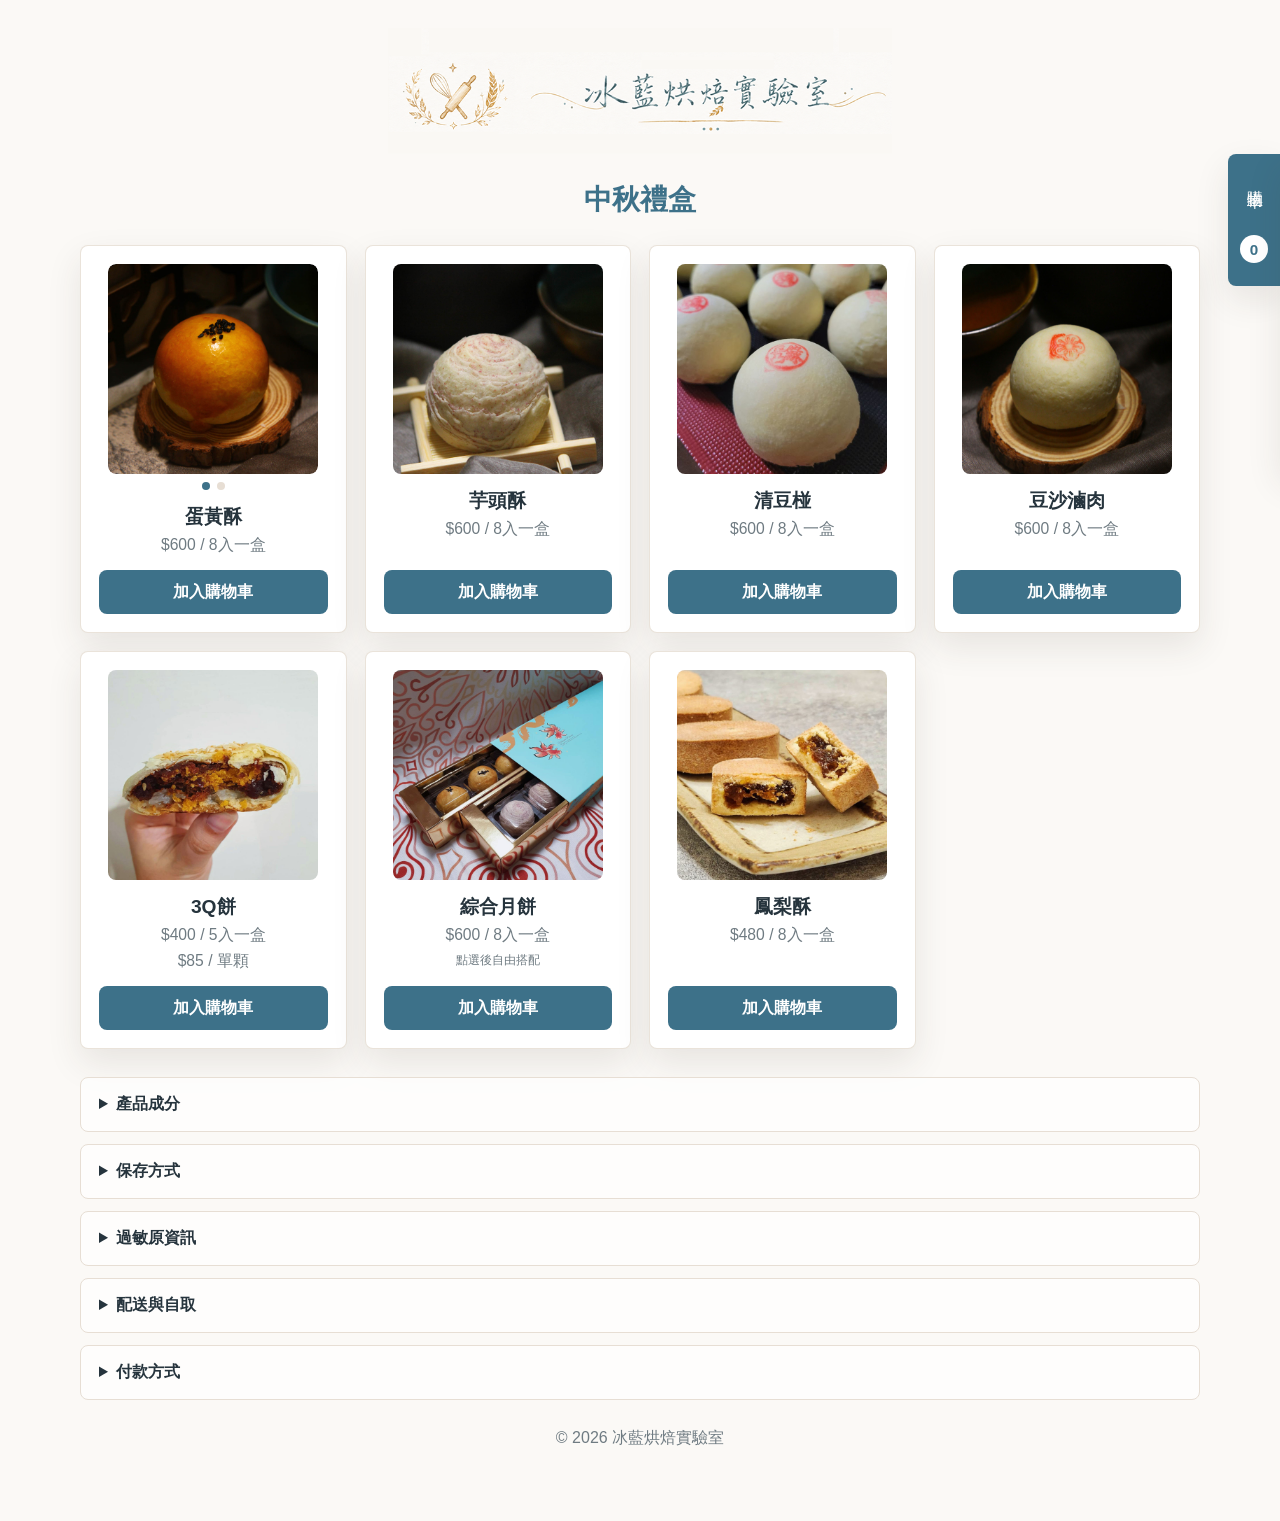
==== index.html @ bdfb3356 "Update index.html" ====
<!DOCTYPE html>
<html lang="zh-Hant">
<head>
    <meta charset="UTF-8">
    <meta name="viewport" content="width=device-width, initial-scale=1.0">
    <title>冰藍烘焙實驗室</title>
    <link rel="stylesheet" href="css/style.css?v=7">
</head>
<body>
    <header class="site-header">
        <img class="logo-banner" src="images/logobanner.png" alt="冰藍烘焙實驗室">
    </header>

    <main>
        <section class="hero">
            <h1>中秋禮盒</h1>
        </section>

        <section class="products" aria-label="商品列表">
            <article class="product-card">
                <div class="product-gallery" data-carousel>
                    <div class="carousel-track">
                        <img src="images/egg-yolk.jpg" alt="蛋黃酥">
                        <img src="images/egg-yolk2.jpg" alt="蛋黃酥切面與細節">
                    </div>
                    <div class="carousel-dots" aria-label="蛋黃酥圖片選擇">
                        <button class="active" type="button" aria-label="查看第 1 張圖片"></button>
                        <button type="button" aria-label="查看第 2 張圖片"></button>
                    </div>
                </div>
                <div class="product-info">
                    <h2>蛋黃酥</h2>
                    <p>$600 / 8入一盒</p>
                </div>
                <button class="add-cart-btn" data-name="蛋黃酥" data-price="600" data-unit="8入一盒">加入購物車</button>
            </article>

            <article class="product-card">
                <img src="images/taro-pastry.jpg" alt="芋頭酥">
                <div class="product-info">
                    <h2>芋頭酥</h2>
                    <p>$600 / 8入一盒</p>
                </div>
                <button class="add-cart-btn" data-name="芋頭酥" data-price="600" data-unit="8入一盒">加入購物車</button>
            </article>

            <article class="product-card">
                <img src="images/mung-bean.jpg" alt="清豆椪">
                <div class="product-info">
                    <h2>清豆椪</h2>
                    <p>$600 / 8入一盒</p>
                </div>
                <button class="add-cart-btn" data-name="清豆椪" data-price="600" data-unit="8入一盒">加入購物車</button>
            </article>

            <article class="product-card">
                <img src="images/pork-pastry.jpg" alt="豆沙滷肉">
                <div class="product-info">
                    <h2>豆沙滷肉</h2>
                    <p>$600 / 8入一盒</p>
                </div>
                <button class="add-cart-btn" data-name="豆沙滷肉" data-price="600" data-unit="8入一盒">加入購物車</button>
            </article>

            <article class="product-card">
                <img src="images/3q-cake.jpg" alt="3Q餅">
                <div class="product-info">
                    <h2>3Q餅</h2>
                    <p>$400 / 5入一盒</p>
                    <p>$85 / 單顆</p>
                </div>
                <button class="add-cart-btn" data-name="3Q餅" data-price="400" data-unit="5入一盒" data-variants="3q">加入購物車</button>
            </article>

            <article class="product-card">
                <img src="images/halfhalfmixup.jpg" alt="綜合月餅">
                <div class="product-info">
                    <h2>綜合月餅</h2>
                    <p>$600 / 8入一盒</p>
                    <p class="product-note">點選後自由搭配</p>
                </div>
                <button class="add-cart-btn" data-name="綜合月餅" data-price="600" data-unit="8入一盒" data-mix="true">加入購物車</button>
            </article>

            <article class="product-card">
                <img src="images/pineapple-cake.jpg" alt="鳳梨酥">
                <div class="product-info">
                    <h2>鳳梨酥</h2>
                    <p>$480 / 8入一盒</p>
                </div>
                <button class="add-cart-btn" data-name="鳳梨酥" data-price="480" data-unit="8入一盒">加入購物車</button>
            </article>
        </section>

        <section class="shop-notes" aria-label="購買資訊">
            <details>
                <summary>產品成分</summary>
                <div class="ingredient-list">
                    <section>
                        <h3>蛋黃酥 <span>奶蛋素</span></h3>
                        <p>麵粉、糖粉、發酵奶油、無水奶油、水、烏豆沙、鹹蛋黃、黑芝麻。</p>
                    </section>
                    <section>
                        <h3>芋頭酥 <span>奶蛋素</span></h3>
                        <p>麵粉、糖粉、發酵奶油、無水奶油、水、紫薯粉、芋頭餡、麻糬。</p>
                    </section>
                    <section>
                        <h3>清豆椪 <span>奶蛋素</span></h3>
                        <p>麵粉、糖粉、發酵奶油、無水奶油、水、綠豆沙。</p>
                    </section>
                    <section>
                        <h3>豆沙滷肉 <span class="meat-label">葷食</span></h3>
                        <p>麵粉、糖粉、發酵奶油、無水奶油、水、綠豆沙、豬肉、自製油蔥酥、白芝麻、白胡椒、醬油、糖。</p>
                    </section>
                    <section>
                        <h3>3Q餅 <span class="meat-label">葷食</span></h3>
                        <p>麵粉、糖粉、發酵奶油、無水奶油、水、烏豆沙、麻糬、肉脯、鹹蛋黃、白芝麻。</p>
                    </section>
                    <section>
                        <h3>鳳梨酥 <span>奶蛋素</span></h3>
                        <p>麵粉、發酵奶油、杏仁粉、糖粉、蛋、鹽、土鳳梨餡。</p>
                    </section>
                </div>
                <ul class="product-reminders">
                    <li>所有產品皆含透明上蓋、封口套袋與脫氧劑。</li>
                    <li>脫氧劑不可食用，請放置於幼兒不可觸及的地方。</li>
                </ul>
            </details>

            <details>
                <summary>保存方式</summary>
                <ul>
                    <li>無添加防腐劑，開封後請盡速食用完畢。</li>
                    <li>最佳賞味期：常溫為製作日<strong>+ 3 天</strong>，冷藏為製作日<strong>+ 14 天</strong>，冷凍為製作日<strong>+ 30 天</strong>。</li>
                    <li>最佳賞味期不是保存期限。秋季天氣炎熱，收到月餅請務必低溫保存，避免變質。</li>
                </ul>
            </details>

            <details>
                <summary>過敏原資訊</summary>
                <p>本產品可能含有乳製品、麩質、杏仁。</p>
            </details>

            <details>
                <summary>配送與自取</summary>
                <ul>
                    <li>工作室自取：桃園市中壢區過嶺路二段192巷37弄19號</li>
                    <li class="warning-note">⚠️ 社區有門禁，請於 <a href="https://maps.app.goo.gl/pdcgVTCwLY1zM1H39" target="_blank" rel="noopener" aria-label="土地公門口 Google Map">🗺️</a> 土地公門口碰面交貨。</li>
                    <li>龍岡自取：桃園市中壢區龍岡路三段124巷59號。</li>
                    <li class="warning-note">⚠️ 自取需先聯繫預約取貨時間，避免該地點沒人在，空跑一趟。</li>
                    <li>貨運速度是出貨日加 1 至 2 天，物流現在不保證出貨隔日送達，宅配務必算好日期。</li>
                </ul>
            </details>

            <details>
                <summary>付款方式</summary>
                <ul>
                    <li>轉帳：中華郵政 700，帳號 0281201-0074101</li>
                    <li>轉帳：玉山銀行 808，帳號 1333-9791-82919</li>
                    <li>LinePay Money：<a href="https://line.me/ti/p/~sientnymph" target="_blank" rel="noopener">點擊加入帳號</a></li>
                </ul>
            </details>
        </section>
    </main>

    <aside class="cart-panel" aria-live="polite">
        <button class="cart-tab" type="button" aria-label="開關購物車">
            <span>購物車</span>
            <strong id="cart-count">0</strong>
        </button>
        <div class="cart-content">
            <h2>購物車</h2>
            <div id="cart-items" class="cart-items empty">尚未加入商品</div>
            <dl class="cart-summary">
                <div>
                    <dt>商品金額</dt>
                    <dd id="subtotal">$0</dd>
                </div>
                <div>
                    <dt>運費</dt>
                    <dd id="shipping">$0</dd>
                </div>
                <div class="total-row">
                    <dt>合計</dt>
                    <dd id="total">$0</dd>
                </div>
            </dl>
            <p id="free-shipping-note" class="shipping-note">宅配運費於結帳選擇宅配時計算。</p>
            <button id="checkout-button" class="checkout-button" type="button">開始結帳</button>
        </div>
    </aside>

    <div class="modal" id="quantity-modal" hidden>
        <div class="modal-backdrop" data-close-modal></div>
        <section class="modal-card" role="dialog" aria-modal="true" aria-labelledby="modal-title">
            <button class="modal-close" type="button" data-close-modal aria-label="關閉">x</button>
            <p class="modal-label">加入購物車</p>
            <h2 id="modal-title">商品名稱</h2>
            <p id="modal-price" class="modal-price">$0</p>
            <div id="variant-options" class="variant-options" hidden>
                <p>請選擇購買方式</p>
                <label>
                    <input type="radio" name="productVariant" value="box" checked>
                    5入一盒｜$400
                </label>
                <label>
                    <input type="radio" name="productVariant" value="single">
                    單顆｜$85
                </label>
            </div>
            <div id="mix-options" class="mix-options" hidden>
                <p>每盒請選兩組 4 入，或選餅香4溢組。</p>
                <label>
                    <input type="checkbox" name="mixOption" value="蛋黃酥4">
                    蛋黃酥4
                </label>
                <label>
                    <input type="checkbox" name="mixOption" value="芋頭酥4">
                    芋頭酥4
                </label>
                <label>
                    <input type="checkbox" name="mixOption" value="清豆椪4">
                    清豆椪4
                </label>
                <label>
                    <input type="checkbox" name="mixOption" value="豆沙滷肉4">
                    豆沙滷肉4
                </label>
                <label>
                    <input id="mix-preset" type="checkbox" name="mixPreset" value="餅香4溢組（四款各兩顆）">
                    餅香4溢組（四款各兩顆）
                </label>
                <span id="mix-message" class="mix-message"></span>
            </div>
            <div class="quantity-control">
                <button id="decrease-qty" type="button" aria-label="減少數量">-</button>
                <input id="quantity-input" type="number" min="1" value="1" inputmode="numeric">
                <button id="increase-qty" type="button" aria-label="增加數量">+</button>
            </div>
            <button id="confirm-add" class="confirm-add" type="button">加入購物車</button>
        </section>
    </div>

    <footer>
        <p>© 2026 冰藍烘焙實驗室</p>
    </footer>

    <script src="js/main.js?v=8"></script>
</body>
</html>
---- css/style.css ----
* {
    box-sizing: border-box;
    margin: 0;
    padding: 0;
}

:root {
    --bg: #fbf9f6;
    --paper: #ffffff;
    --ink: #26343d;
    --muted: #6f7b82;
    --line: #e7ded4;
    --accent: #7aa8bd;
    --accent-dark: #3d7189;
    --warm: #c9885c;
    --shadow: 0 14px 34px rgba(61, 49, 38, .1);
}

body {
    min-height: 100vh;
    color: var(--ink);
    font-family: "Noto Sans TC", "Microsoft JhengHei", sans-serif;
    background: var(--bg);
    padding: 28px 18px 72px;
}

button,
input,
textarea {
    font: inherit;
}

button {
    cursor: pointer;
}

.site-header {
    display: flex;
    justify-content: center;
    margin: 0 auto 28px;
}

.logo-banner {
    width: min(504px, 96vw);
    height: auto;
    display: block;
}

main {
    width: min(1120px, 100%);
    margin: 0 auto;
}

.hero {
    text-align: center;
    margin-bottom: 28px;
}

.hero h1 {
    color: var(--accent-dark);
    font-size: 1.75rem;
    line-height: 1.25;
    letter-spacing: 0;
}

.products {
    display: grid;
    grid-template-columns: repeat(auto-fit, minmax(220px, 1fr));
    gap: 18px;
}

.product-card {
    min-height: 340px;
    display: flex;
    flex-direction: column;
    align-items: center;
    gap: 14px;
    background: var(--paper);
    border: 1px solid rgba(231, 222, 212, .85);
    border-radius: 8px;
    box-shadow: var(--shadow);
    padding: 18px;
    text-align: center;
}

.product-card img {
    width: 100%;
    max-width: 210px;
    aspect-ratio: 1 / 1;
    object-fit: cover;
    border-radius: 8px;
}

.product-gallery {
    width: 100%;
    max-width: 210px;
    display: grid;
    gap: 8px;
}

.carousel-track {
    display: flex;
    overflow-x: auto;
    scroll-snap-type: x mandatory;
    scroll-behavior: smooth;
    scrollbar-width: none;
    border-radius: 8px;
}

.carousel-track::-webkit-scrollbar {
    display: none;
}

.carousel-track img {
    max-width: none;
    flex: 0 0 100%;
    scroll-snap-align: start;
}

.carousel-dots {
    display: flex;
    justify-content: center;
    gap: 7px;
}

.carousel-dots button {
    width: 8px;
    height: 8px;
    border: 0;
    border-radius: 50%;
    background: var(--line);
    padding: 0;
}

.carousel-dots button.active {
    background: var(--accent-dark);
}

.product-info {
    display: grid;
    gap: 5px;
}

.product-info h2 {
    font-size: 1.2rem;
}

.product-info p {
    color: var(--muted);
    font-size: .98rem;
}

.product-info .product-note {
    max-width: 19em;
    font-size: .78rem;
    line-height: 1.45;
}

.add-cart-btn,
.confirm-add {
    width: 100%;
    min-height: 44px;
    border: 0;
    border-radius: 8px;
    color: #fff;
    background: var(--accent-dark);
    font-weight: 700;
    transition: transform .18s ease, background .18s ease;
}

.add-cart-btn {
    margin-top: auto;
}

.add-cart-btn:hover,
.confirm-add:hover {
    background: #2f6076;
    transform: translateY(-1px);
}

.shop-notes {
    display: grid;
    gap: 12px;
    margin: 28px 0;
}

details {
    background: rgba(255, 255, 255, .72);
    border: 1px solid var(--line);
    border-radius: 8px;
    padding: 16px 18px;
}

summary {
    cursor: pointer;
    font-weight: 700;
}

details p {
    color: var(--muted);
    line-height: 1.7;
    margin-top: 10px;
}

details ul {
    color: var(--muted);
    line-height: 1.75;
    margin: 10px 0 0 1.1em;
}

details li.warning-note {
    list-style: none;
}

details a {
    color: var(--accent-dark);
    font-weight: 700;
}

.ingredient-list {
    display: grid;
    gap: 14px;
    margin-top: 14px;
}

.ingredient-list section {
    border-bottom: 1px solid var(--line);
    padding-bottom: 12px;
}

.ingredient-list h3 {
    display: flex;
    align-items: center;
    gap: 8px;
    font-size: 1rem;
}

.ingredient-list h3 span {
    color: var(--accent-dark);
    background: #eaf3f6;
    border-radius: 4px;
    padding: 2px 7px;
    font-size: .78rem;
}

.ingredient-list h3 .meat-label {
    color: #8a4537;
    background: #f8e9e4;
}

.ingredient-list p {
    margin-top: 6px;
}

.product-reminders {
    margin-top: 14px;
}

.cart-panel {
    position: fixed;
    top: 154px;
    right: 0;
    z-index: 20;
    display: flex;
    align-items: flex-start;
    transition: transform .25s ease;
}

.cart-panel.collapsed {
    transform: translateX(calc(100% - 52px));
}

.cart-tab {
    width: 52px;
    min-height: 132px;
    display: grid;
    place-items: center;
    gap: 8px;
    border: 0;
    border-radius: 8px 0 0 8px;
    color: #fff;
    background: var(--accent-dark);
    box-shadow: var(--shadow);
}

.cart-tab span {
    writing-mode: vertical-rl;
    letter-spacing: .1em;
}

.cart-tab strong {
    min-width: 28px;
    min-height: 28px;
    display: grid;
    place-items: center;
    border-radius: 999px;
    color: var(--accent-dark);
    background: #fff;
    font-size: .95rem;
}

.cart-content {
    width: min(320px, calc(100vw - 64px));
    max-height: calc(100vh - 190px);
    overflow: auto;
    background: var(--paper);
    border: 1px solid var(--line);
    border-right: 0;
    border-radius: 8px 0 0 8px;
    box-shadow: var(--shadow);
    padding: 18px;
}

.cart-content h2 {
    font-size: 1.25rem;
    margin-bottom: 14px;
}

.cart-items {
    display: grid;
    gap: 10px;
    padding-bottom: 14px;
    border-bottom: 1px solid var(--line);
}

.cart-items.empty {
    color: var(--muted);
    font-size: .95rem;
}

.cart-item {
    display: grid;
    grid-template-columns: 1fr auto;
    gap: 4px 10px;
    align-items: center;
}

.cart-item h3 {
    font-size: .98rem;
}

.cart-item p,
.cart-item span {
    color: var(--muted);
    font-size: .9rem;
}

.cart-item-controls {
    display: grid;
    grid-template-columns: 28px 30px 28px;
    gap: 4px;
    align-items: center;
}

.cart-item-controls button {
    width: 28px;
    height: 28px;
    border: 1px solid var(--line);
    border-radius: 6px;
    color: var(--accent-dark);
    background: #fff;
    font-weight: 800;
}

.cart-item-controls span {
    text-align: center;
    font-weight: 700;
}

.cart-item-total {
    justify-self: end;
    font-weight: 700;
}

.remove-item {
    grid-row: span 2;
    width: 34px;
    height: 34px;
    border: 1px solid var(--line);
    border-radius: 8px;
    color: var(--muted);
    background: #fff;
}

.cart-summary {
    display: grid;
    gap: 9px;
    margin-top: 14px;
}

.cart-summary div {
    display: flex;
    justify-content: space-between;
    gap: 16px;
}

.cart-summary dt {
    color: var(--muted);
}

.cart-summary dd {
    font-weight: 700;
}

.total-row {
    border-top: 1px solid var(--line);
    padding-top: 10px;
}

.shipping-note {
    color: var(--warm);
    font-weight: 700;
    line-height: 1.5;
    margin-top: 14px;
}

.checkout-button {
    width: 100%;
    min-height: 44px;
    border: 0;
    border-radius: 8px;
    color: #fff;
    background: var(--warm);
    font-weight: 700;
    margin-top: 14px;
}

.checkout-button:disabled {
    cursor: not-allowed;
    opacity: .55;
}

.modal[hidden] {
    display: none;
}

.modal {
    position: fixed;
    inset: 0;
    z-index: 40;
    display: grid;
    place-items: center;
    padding: 18px;
}

.modal-backdrop {
    position: absolute;
    inset: 0;
    background: rgba(38, 52, 61, .42);
}

.modal-card {
    position: relative;
    width: min(380px, 100%);
    display: grid;
    gap: 16px;
    background: var(--paper);
    border-radius: 8px;
    box-shadow: 0 24px 70px rgba(38, 52, 61, .22);
    padding: 26px;
}

.modal-close {
    position: absolute;
    top: 12px;
    right: 12px;
    width: 34px;
    height: 34px;
    border: 1px solid var(--line);
    border-radius: 8px;
    color: var(--muted);
    background: #fff;
}

.modal-label {
    color: var(--accent-dark);
    font-weight: 700;
}

.modal-card h2 {
    font-size: 1.6rem;
}

.modal-price {
    color: var(--muted);
}

.variant-options,
.mix-options {
    display: grid;
    gap: 9px;
}

.variant-options[hidden],
.mix-options[hidden] {
    display: none;
}

.variant-options p,
.mix-options p,
.mix-message {
    color: var(--muted);
    font-size: .9rem;
    line-height: 1.5;
}

.variant-options label,
.mix-options label {
    display: flex;
    align-items: center;
    gap: 8px;
    border: 1px solid var(--line);
    border-radius: 8px;
    background: rgba(255, 255, 255, .76);
    padding: 10px 12px;
    font-weight: 700;
}

.variant-options input,
.mix-options input {
    width: auto;
}

.mix-message {
    color: var(--warm);
    font-weight: 700;
}

.quantity-control {
    display: grid;
    grid-template-columns: 44px 1fr 44px;
    gap: 8px;
}

.quantity-control button,
.quantity-control input {
    height: 46px;
    border: 1px solid var(--line);
    border-radius: 8px;
    background: #fff;
    text-align: center;
}

.quantity-control button {
    color: var(--accent-dark);
    font-weight: 800;
}

footer {
    color: var(--muted);
    text-align: center;
    margin-top: 24px;
}

.checkout-layout {
    display: grid;
    grid-template-columns: minmax(0, 1.2fr) minmax(280px, .8fr);
    gap: 22px;
    align-items: start;
}

.checkout-card,
.order-card {
    background: var(--paper);
    border: 1px solid var(--line);
    border-radius: 8px;
    box-shadow: var(--shadow);
    padding: 20px;
}

.checkout-form {
    display: grid;
    gap: 16px;
}

.form-row,
.form-group {
    display: grid;
    gap: 7px;
}

fieldset.form-group {
    border: 0;
    padding: 0;
    margin: 0;
}

.form-row {
    grid-template-columns: repeat(2, minmax(0, 1fr));
    gap: 14px;
}

.checkout-form label,
.fieldset-label {
    font-weight: 700;
}

.hint {
    color: var(--muted);
    font-size: .9rem;
    line-height: 1.5;
}

.checkout-form input,
.checkout-form textarea {
    width: 100%;
    border: 1px solid var(--line);
    border-radius: 8px;
    background: #fff;
    padding: 12px;
}

.checkout-form textarea {
    min-height: 96px;
    resize: vertical;
}

.option-grid {
    display: grid;
    grid-template-columns: repeat(2, minmax(0, 1fr));
    gap: 10px;
}

.option-pill {
    display: flex;
    align-items: center;
    gap: 8px;
    border: 1px solid var(--line);
    border-radius: 8px;
    background: rgba(255, 255, 255, .76);
    padding: 12px;
}

.option-pill input {
    width: auto;
}

.form-actions {
    display: grid;
    grid-template-columns: repeat(2, minmax(0, 1fr));
    gap: 12px;
    margin-top: 8px;
}

.secondary-button,
.submit-button {
    min-height: 46px;
    border-radius: 8px;
    font-weight: 700;
}

.secondary-button {
    display: grid;
    place-items: center;
    color: var(--accent-dark);
    background: #fff;
    border: 1px solid var(--accent);
    text-decoration: none;
}

.submit-button {
    color: #fff;
    background: var(--accent-dark);
    border: 0;
}

.submit-button:disabled {
    cursor: not-allowed;
    opacity: .65;
}

.order-card h2 {
    font-size: 1.25rem;
    margin-bottom: 14px;
}

.order-list {
    display: grid;
    gap: 10px;
    border-bottom: 1px solid var(--line);
    padding-bottom: 14px;
}

.order-line {
    display: grid;
    gap: 3px;
}

.order-line strong {
    font-size: .98rem;
}

.order-line span {
    color: var(--muted);
    font-size: .9rem;
}

.order-message {
    color: var(--muted);
    line-height: 1.6;
}

.form-status {
    color: var(--warm);
    font-weight: 700;
    line-height: 1.5;
}

@media (max-width: 720px) {
    body {
        padding-inline: 10px;
    }

    .products {
        grid-template-columns: repeat(2, minmax(0, 1fr));
        gap: 10px;
    }

    .product-card {
        min-height: auto;
        gap: 9px;
        padding: 10px;
    }

    .product-card img {
        max-width: none;
    }

    .product-gallery {
        max-width: none;
    }

    .hero h1 {
        font-size: 1.3rem;
    }

    .product-info h2 {
        font-size: 1rem;
    }

    .product-info p {
        font-size: .86rem;
    }

    .add-cart-btn {
        min-height: 40px;
        font-size: .9rem;
    }

    .cart-panel {
        top: auto;
        bottom: 18px;
    }

    .cart-content {
        max-height: 68vh;
    }

    .checkout-layout,
    .form-row,
    .form-actions {
        grid-template-columns: 1fr;
    }

    .option-grid {
        grid-template-columns: 1fr;
    }
}
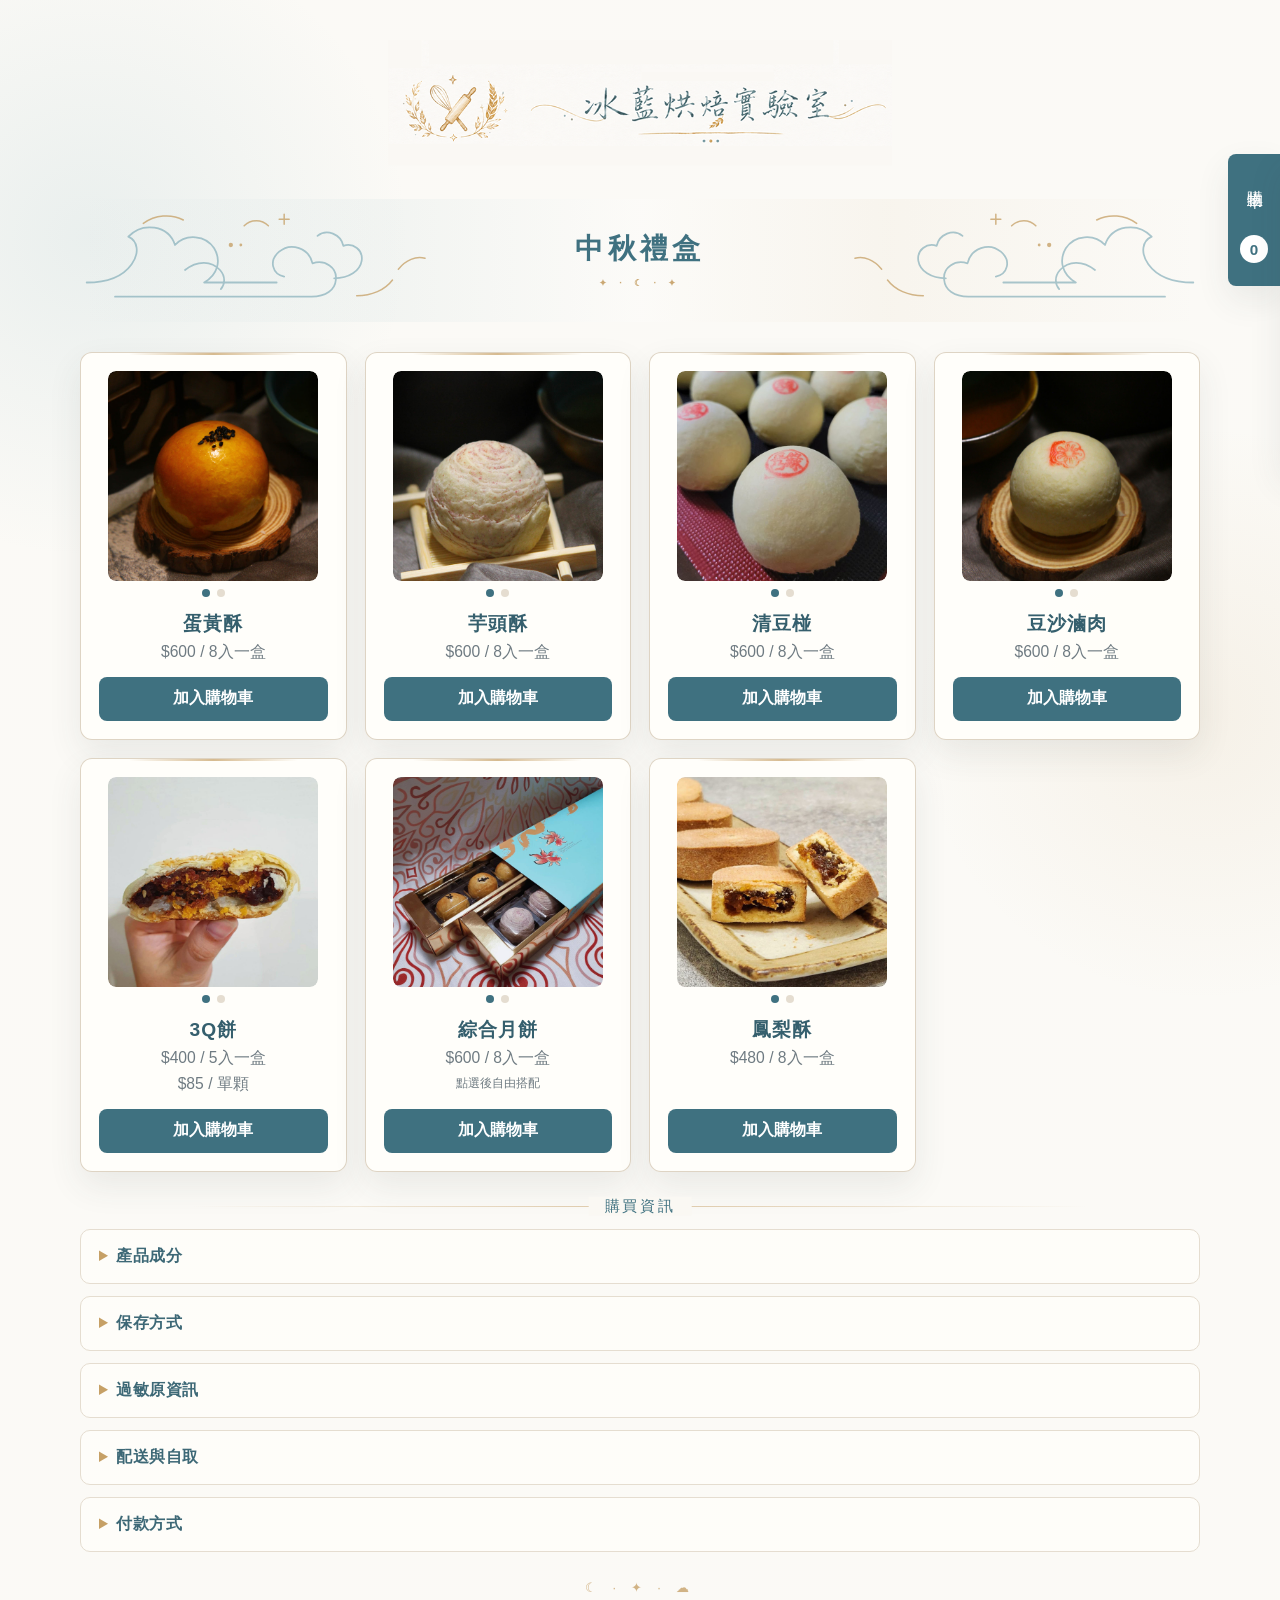
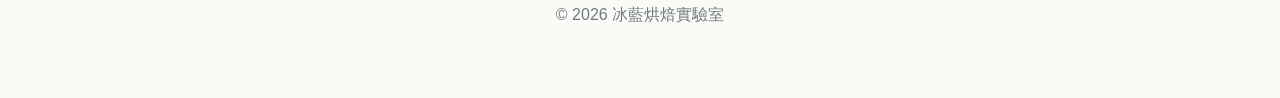
==== commit 8f1661a3: "update" ====
--- a/index.html
+++ b/index.html
@@ -4,7 +4,7 @@
     <meta charset="UTF-8">
     <meta name="viewport" content="width=device-width, initial-scale=1.0">
     <title>冰藍烘焙實驗室</title>
-    <link rel="stylesheet" href="css/style.css?v=7">
+    <link rel="stylesheet" href="css/style.css?v=10">
 </head>
 <body>
     <header class="site-header">
@@ -36,7 +36,16 @@
             </article>
 
             <article class="product-card">
-                <img src="images/taro-pastry.jpg" alt="芋頭酥">
+                <div class="product-gallery" data-carousel>
+                    <div class="carousel-track">
+                        <img src="images/taro-pastry.jpg" alt="芋頭酥">
+                        <img src="images/taro-pastry2.jpg" alt="芋頭酥切面與細節">
+                    </div>
+                    <div class="carousel-dots" aria-label="芋頭酥圖片選擇">
+                        <button class="active" type="button" aria-label="查看第 1 張圖片"></button>
+                        <button type="button" aria-label="查看第 2 張圖片"></button>
+                    </div>
+                </div>
                 <div class="product-info">
                     <h2>芋頭酥</h2>
                     <p>$600 / 8入一盒</p>
@@ -45,7 +54,16 @@
             </article>
 
             <article class="product-card">
-                <img src="images/mung-bean.jpg" alt="清豆椪">
+                <div class="product-gallery" data-carousel>
+                    <div class="carousel-track">
+                        <img src="images/mung-bean.jpg" alt="清豆椪">
+                        <img src="images/mung-bean2.jpg" alt="清豆椪切面與細節">
+                    </div>
+                    <div class="carousel-dots" aria-label="清豆椪圖片選擇">
+                        <button class="active" type="button" aria-label="查看第 1 張圖片"></button>
+                        <button type="button" aria-label="查看第 2 張圖片"></button>
+                    </div>
+                </div>
                 <div class="product-info">
                     <h2>清豆椪</h2>
                     <p>$600 / 8入一盒</p>
@@ -54,7 +72,16 @@
             </article>
 
             <article class="product-card">
-                <img src="images/pork-pastry.jpg" alt="豆沙滷肉">
+                <div class="product-gallery" data-carousel>
+                    <div class="carousel-track">
+                        <img src="images/pork-pastry.jpg" alt="豆沙滷肉">
+                        <img src="images/pork-pastry2.jpg" alt="豆沙滷肉切面與細節">
+                    </div>
+                    <div class="carousel-dots" aria-label="豆沙滷肉圖片選擇">
+                        <button class="active" type="button" aria-label="查看第 1 張圖片"></button>
+                        <button type="button" aria-label="查看第 2 張圖片"></button>
+                    </div>
+                </div>
                 <div class="product-info">
                     <h2>豆沙滷肉</h2>
                     <p>$600 / 8入一盒</p>
@@ -63,7 +90,16 @@
             </article>
 
             <article class="product-card">
-                <img src="images/3q-cake.jpg" alt="3Q餅">
+                <div class="product-gallery" data-carousel>
+                    <div class="carousel-track">
+                        <img src="images/3q-cake.jpg" alt="3Q餅">
+                        <img src="images/3q-cake2.jpg" alt="3Q餅切面與細節">
+                    </div>
+                    <div class="carousel-dots" aria-label="3Q餅圖片選擇">
+                        <button class="active" type="button" aria-label="查看第 1 張圖片"></button>
+                        <button type="button" aria-label="查看第 2 張圖片"></button>
+                    </div>
+                </div>
                 <div class="product-info">
                     <h2>3Q餅</h2>
                     <p>$400 / 5入一盒</p>
@@ -73,7 +109,16 @@
             </article>
 
             <article class="product-card">
-                <img src="images/halfhalfmixup.jpg" alt="綜合月餅">
+                <div class="product-gallery" data-carousel>
+                    <div class="carousel-track">
+                        <img src="images/halfhalfmixup.jpg" alt="綜合月餅">
+                        <img src="images/halfhalfmixup2.jpg" alt="綜合月餅內容與細節">
+                    </div>
+                    <div class="carousel-dots" aria-label="綜合月餅圖片選擇">
+                        <button class="active" type="button" aria-label="查看第 1 張圖片"></button>
+                        <button type="button" aria-label="查看第 2 張圖片"></button>
+                    </div>
+                </div>
                 <div class="product-info">
                     <h2>綜合月餅</h2>
                     <p>$600 / 8入一盒</p>
@@ -83,7 +128,16 @@
             </article>
 
             <article class="product-card">
-                <img src="images/pineapple-cake.jpg" alt="鳳梨酥">
+                <div class="product-gallery" data-carousel>
+                    <div class="carousel-track">
+                        <img src="images/pineapple-cake.jpg" alt="鳳梨酥">
+                        <img src="images/pineapple-cake2.jpg" alt="鳳梨酥切面與細節">
+                    </div>
+                    <div class="carousel-dots" aria-label="鳳梨酥圖片選擇">
+                        <button class="active" type="button" aria-label="查看第 1 張圖片"></button>
+                        <button type="button" aria-label="查看第 2 張圖片"></button>
+                    </div>
+                </div>
                 <div class="product-info">
                     <h2>鳳梨酥</h2>
                     <p>$480 / 8入一盒</p>
@@ -98,7 +152,7 @@
                 <div class="ingredient-list">
                     <section>
                         <h3>蛋黃酥 <span>奶蛋素</span></h3>
-                        <p>麵粉、糖粉、發酵奶油、無水奶油、水、烏豆沙、鹹蛋黃、黑芝麻。</p>
+                        <p>麵粉、糖粉、發酵奶油、無水奶油、水、烏豆沙、鹹蛋黃、黑芝麻、鹽之花。</p>
                     </section>
                     <section>
                         <h3>芋頭酥 <span>奶蛋素</span></h3>
--- a/css/style.css
+++ b/css/style.css
@@ -602,6 +602,7 @@
 }
 
 .checkout-form input,
+.checkout-form select,
 .checkout-form textarea {
     width: 100%;
     border: 1px solid var(--line);
@@ -706,6 +707,56 @@
     line-height: 1.5;
 }
 
+.order-sidebar {
+    display: grid;
+    gap: 16px;
+}
+
+.payment-card {
+    background: rgba(255, 254, 250, .86);
+    border: 1px solid var(--line);
+    border-radius: 10px;
+    box-shadow: var(--shadow);
+    padding: 20px;
+}
+
+.payment-card h2 {
+    color: var(--accent-dark);
+    font-size: 1.15rem;
+    margin-bottom: 12px;
+}
+
+.payment-card h3 {
+    font-size: .98rem;
+    margin-bottom: 4px;
+}
+
+.payment-card p {
+    color: var(--muted);
+    font-size: .9rem;
+    line-height: 1.65;
+}
+
+.payment-card a {
+    color: var(--accent-dark);
+    font-weight: 700;
+}
+
+.payment-method-info {
+    border-top: 1px solid var(--line);
+    padding-top: 12px;
+    margin-top: 12px;
+}
+
+.payment-report-fields {
+    display: grid;
+    gap: 8px;
+}
+
+.payment-report-fields[hidden] {
+    display: none;
+}
+
 @media (max-width: 720px) {
     body {
         padding-inline: 10px;
@@ -766,3 +817,195 @@
         grid-template-columns: 1fr;
     }
 }
+
+/* Mid-Autumn decorative layer */
+:root {
+    --bg: #faf8f3;
+    --paper: #fffefa;
+    --line: #e5ddd0;
+    --accent: #80aeba;
+    --accent-dark: #3f7180;
+    --warm: #b98251;
+    --gold: #c6a066;
+    --shadow: 0 14px 34px rgba(58, 67, 68, .09);
+}
+
+body {
+    background:
+        radial-gradient(circle at 7% 14%, rgba(128, 174, 186, .14), transparent 20rem),
+        radial-gradient(circle at 94% 42%, rgba(198, 160, 102, .1), transparent 18rem),
+        linear-gradient(rgba(255, 255, 255, .25), rgba(255, 255, 255, .25)),
+        var(--bg);
+}
+
+.site-header {
+    position: relative;
+    margin-bottom: 17px;
+    padding: 12px 24px 16px;
+}
+
+.hero {
+    position: relative;
+    isolation: isolate;
+    overflow: visible;
+    margin-bottom: 30px;
+    background:
+        linear-gradient(90deg, transparent, rgba(128, 174, 186, .07) 28%, rgba(255, 255, 255, .2) 50%, rgba(198, 160, 102, .06) 72%, transparent);
+    padding: 32px 230px;
+}
+
+.hero::before,
+.hero::after {
+    content: "";
+    position: absolute;
+    z-index: -1;
+    background-repeat: no-repeat;
+    background-size: contain;
+    pointer-events: none;
+}
+
+.hero::before {
+    top: 50%;
+    left: 0;
+    width: min(390px, 38%);
+    height: 125px;
+    background-image: url("../images/decor-cloud-flow.svg");
+    background-position: left center;
+    transform: translateY(-50%);
+}
+
+.hero::after {
+    top: 50%;
+    right: 0;
+    width: min(390px, 38%);
+    height: 125px;
+    background-image: url("../images/decor-cloud-flow.svg");
+    background-position: left center;
+    transform: translateY(-50%) scaleX(-1);
+}
+
+.hero h1 {
+    position: relative;
+    display: inline-grid;
+    gap: 12px;
+    color: var(--accent-dark);
+    letter-spacing: .16em;
+    font-weight: 600;
+}
+
+.hero h1::after {
+    content: "✦  ·  ☾  ·  ✦";
+    color: var(--gold);
+    font-size: .58rem;
+    letter-spacing: .5em;
+    opacity: .9;
+}
+
+.product-card {
+    position: relative;
+    overflow: hidden;
+    background: rgba(255, 254, 250, .94);
+    border-color: rgba(218, 207, 190, .88);
+    border-radius: 12px;
+    transition: transform .2s ease, box-shadow .2s ease, border-color .2s ease;
+}
+
+.product-card::before {
+    content: "";
+    position: absolute;
+    top: 0;
+    left: 18%;
+    width: 64%;
+    height: 2px;
+    background: linear-gradient(90deg, transparent, var(--gold), transparent);
+    opacity: .72;
+}
+
+.product-card:hover {
+    border-color: rgba(198, 160, 102, .56);
+    box-shadow: 0 18px 38px rgba(58, 67, 68, .12);
+    transform: translateY(-3px);
+}
+
+.product-info h2 {
+    color: #355f6d;
+    letter-spacing: .05em;
+}
+
+.shop-notes {
+    position: relative;
+    margin-top: 34px;
+    padding-top: 23px;
+}
+
+.shop-notes::before {
+    content: "購買資訊";
+    position: absolute;
+    top: 0;
+    left: 50%;
+    color: var(--accent-dark);
+    background: var(--bg);
+    padding: 0 16px;
+    font-family: "Noto Serif TC", "Microsoft JhengHei", serif;
+    font-size: .92rem;
+    letter-spacing: .18em;
+    transform: translate(-50%, -50%);
+}
+
+.shop-notes::after {
+    content: "";
+    position: absolute;
+    z-index: -1;
+    top: 0;
+    left: 10%;
+    width: 80%;
+    height: 1px;
+    background: linear-gradient(90deg, transparent, rgba(198, 160, 102, .55), transparent);
+}
+
+details {
+    background: rgba(255, 254, 250, .78);
+    border-radius: 10px;
+}
+
+summary {
+    color: #3d6876;
+    letter-spacing: .04em;
+}
+
+summary::marker {
+    color: var(--gold);
+}
+
+footer::before {
+    content: "☾  ·  ✦  ·  ☁";
+    display: block;
+    color: var(--gold);
+    font-size: .8rem;
+    letter-spacing: .45em;
+    margin-bottom: 10px;
+    opacity: .78;
+}
+
+@media (max-width: 720px) {
+    .hero {
+        overflow: hidden;
+        padding: 27px 92px;
+    }
+
+    .hero::before {
+        left: -62px;
+        width: 180px;
+        height: 92px;
+    }
+
+    .hero::after {
+        right: -62px;
+        width: 180px;
+        height: 92px;
+    }
+
+    .product-card:hover {
+        transform: none;
+    }
+}
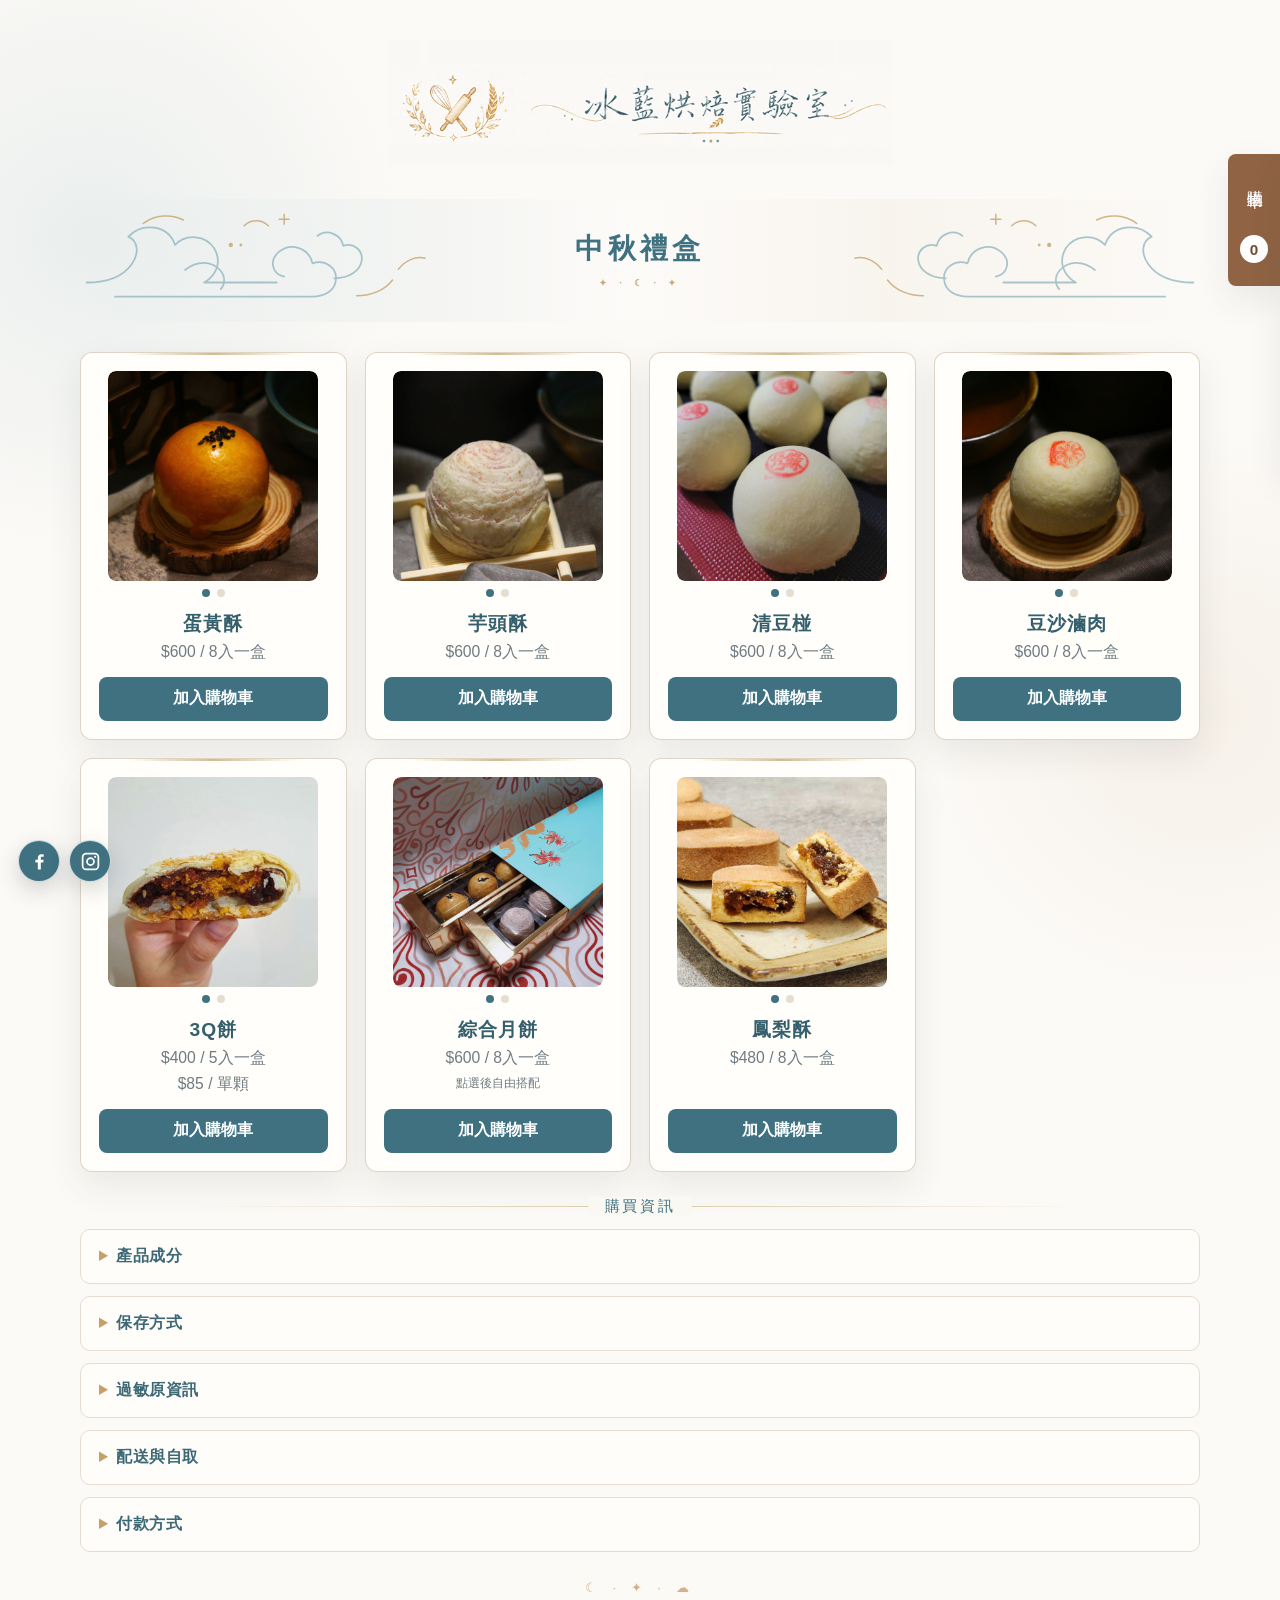
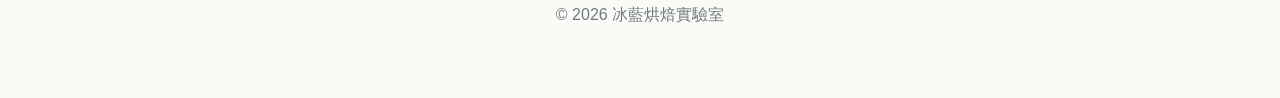
==== commit 1e8b3efb: "updating" ====
--- a/index.html
+++ b/index.html
@@ -4,7 +4,7 @@
     <meta charset="UTF-8">
     <meta name="viewport" content="width=device-width, initial-scale=1.0">
     <title>冰藍烘焙實驗室</title>
-    <link rel="stylesheet" href="css/style.css?v=10">
+    <link rel="stylesheet" href="css/style.css?v=11">
 </head>
 <body>
     <header class="site-header">
@@ -295,6 +295,19 @@
         </section>
     </div>
 
+    <nav class="social-links" aria-label="社群連結">
+        <a href="https://www.facebook.com/labiceblue" target="_blank" rel="noopener noreferrer" aria-label="Facebook">
+            <svg viewBox="0 0 24 24" aria-hidden="true">
+                <path d="M13.5 21v-8h2.8l.4-3h-3.2V8.1c0-.9.3-1.5 1.6-1.5h1.7V3.9c-.3 0-1.3-.1-2.5-.1-2.5 0-4.2 1.5-4.2 4.3V10H7.3v3h2.8v8h3.4Z"/>
+            </svg>
+        </a>
+        <a href="https://www.instagram.com/labiceblue/" target="_blank" rel="noopener noreferrer" aria-label="Instagram">
+            <svg viewBox="0 0 24 24" aria-hidden="true">
+                <path d="M7.2 2h9.6A5.2 5.2 0 0 1 22 7.2v9.6a5.2 5.2 0 0 1-5.2 5.2H7.2A5.2 5.2 0 0 1 2 16.8V7.2A5.2 5.2 0 0 1 7.2 2Zm-.2 2A3 3 0 0 0 4 7v10a3 3 0 0 0 3 3h10a3 3 0 0 0 3-3V7a3 3 0 0 0-3-3H7Zm10.3 1.5a1.2 1.2 0 1 1 0 2.4 1.2 1.2 0 0 1 0-2.4ZM12 7a5 5 0 1 1 0 10 5 5 0 0 1 0-10Zm0 2a3 3 0 1 0 0 6 3 3 0 0 0 0-6Z"/>
+            </svg>
+        </a>
+    </nav>
+
     <footer>
         <p>© 2026 冰藍烘焙實驗室</p>
     </footer>
--- a/css/style.css
+++ b/css/style.css
@@ -279,8 +279,13 @@
     border: 0;
     border-radius: 8px 0 0 8px;
     color: #fff;
-    background: var(--accent-dark);
+    background: #8f6344;
     box-shadow: var(--shadow);
+    transition: background .18s ease;
+}
+
+.cart-tab:hover {
+    background: #744c32;
 }
 
 .cart-tab span {
@@ -294,7 +299,7 @@
     display: grid;
     place-items: center;
     border-radius: 999px;
-    color: var(--accent-dark);
+    color: #744c32;
     background: #fff;
     font-size: .95rem;
 }
@@ -552,6 +557,44 @@
     margin-top: 24px;
 }
 
+.social-links {
+    position: fixed;
+    left: 18px;
+    bottom: 18px;
+    z-index: 15;
+    display: flex;
+    gap: 9px;
+}
+
+.social-links a {
+    width: 42px;
+    height: 42px;
+    display: grid;
+    place-items: center;
+    color: #fff;
+    background: #3f7180;
+    border: 1px solid rgba(255, 255, 255, .72);
+    border-radius: 50%;
+    box-shadow: 0 8px 22px rgba(38, 52, 61, .2);
+    transition: transform .18s ease, background .18s ease;
+}
+
+.social-links a:hover {
+    background: #315d6b;
+    transform: translateY(-2px);
+}
+
+.social-links a:focus-visible {
+    outline: 3px solid rgba(198, 160, 102, .65);
+    outline-offset: 2px;
+}
+
+.social-links svg {
+    width: 21px;
+    height: 21px;
+    fill: currentColor;
+}
+
 .checkout-layout {
     display: grid;
     grid-template-columns: minmax(0, 1.2fr) minmax(280px, .8fr);
@@ -805,6 +848,17 @@
 
     .cart-content {
         max-height: 68vh;
+    }
+
+    .social-links {
+        left: 10px;
+        bottom: 18px;
+        gap: 7px;
+    }
+
+    .social-links a {
+        width: 40px;
+        height: 40px;
     }
 
     .checkout-layout,
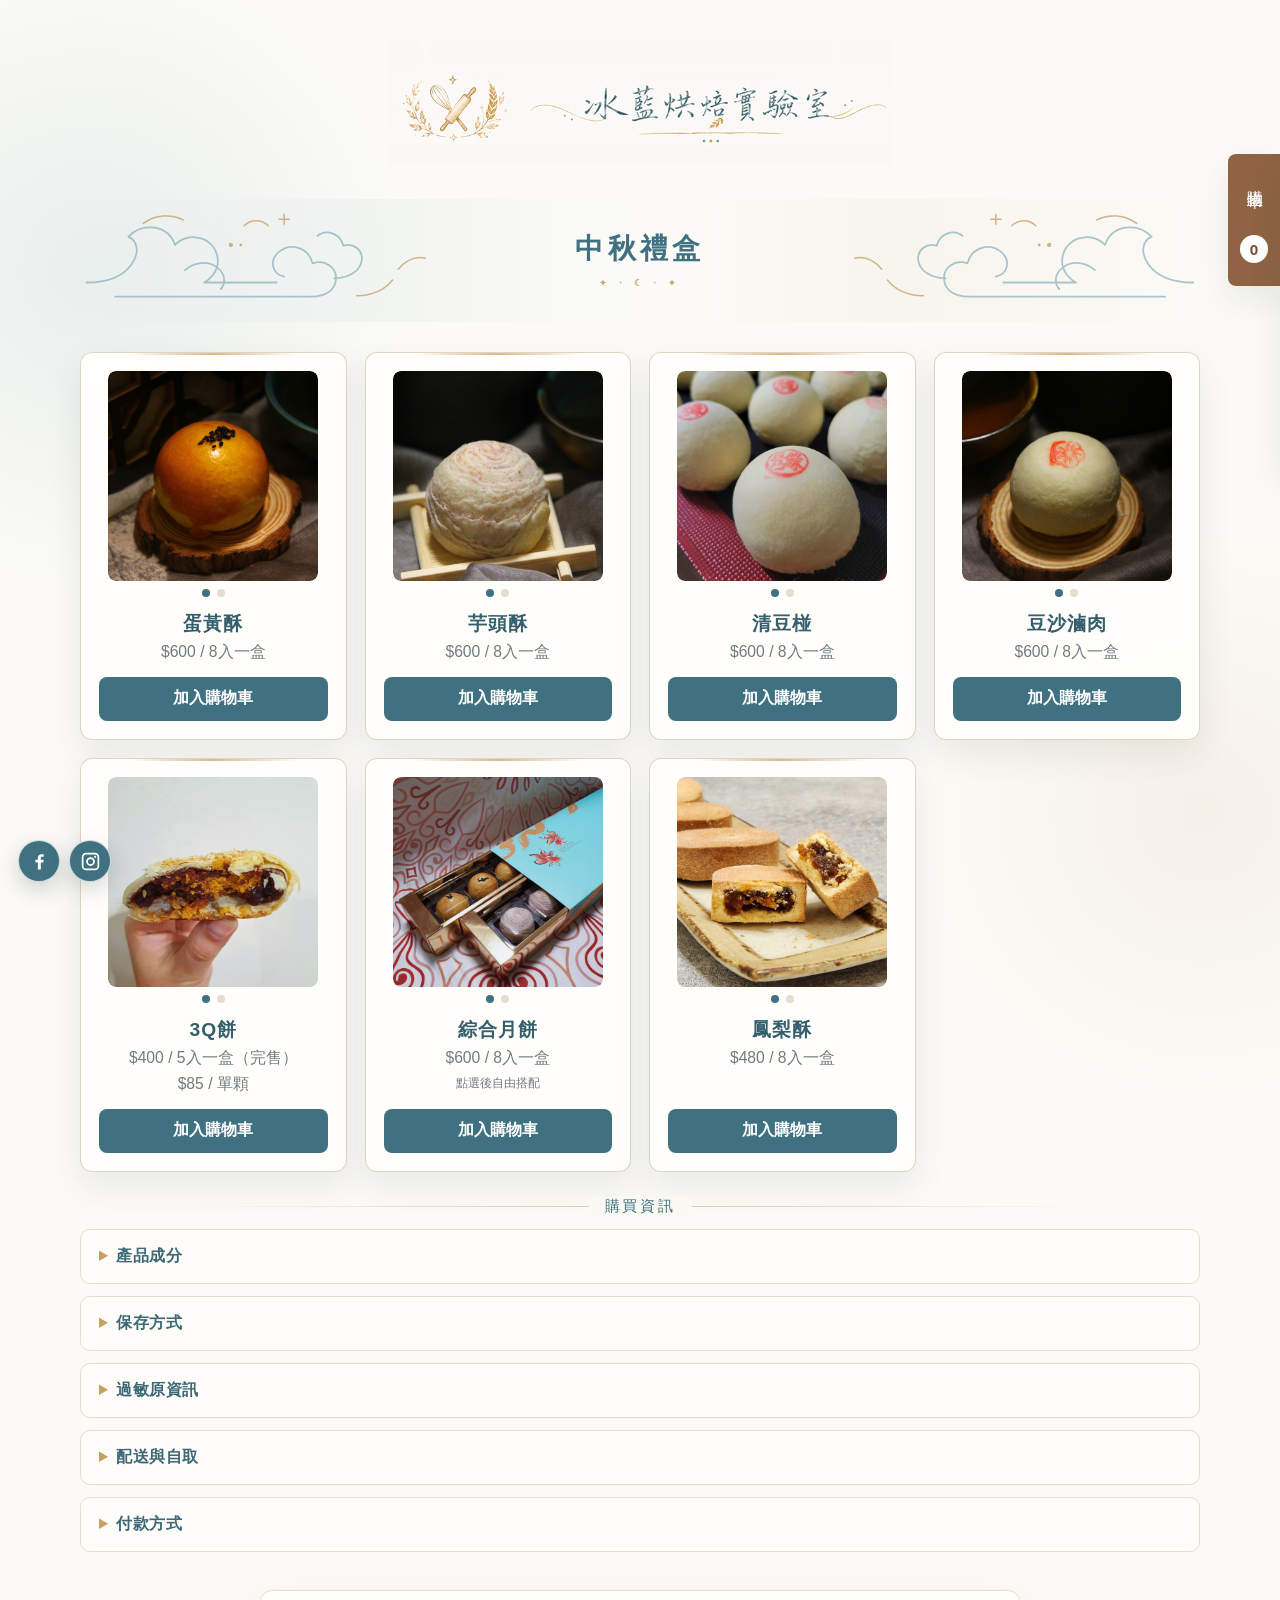
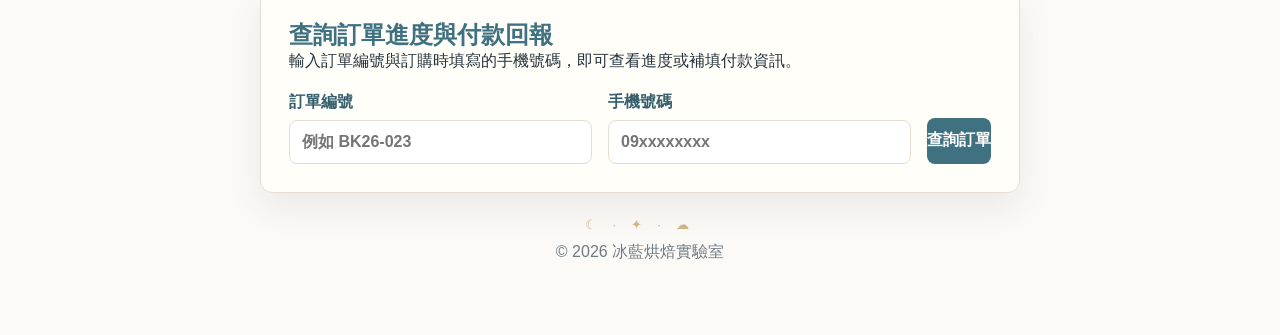
==== commit 3e4d632f: "3Q餅售完" ====
--- a/index.html
+++ b/index.html
@@ -4,7 +4,7 @@
     <meta charset="UTF-8">
     <meta name="viewport" content="width=device-width, initial-scale=1.0">
     <title>冰藍烘焙實驗室</title>
-    <link rel="stylesheet" href="css/style.css?v=11">
+    <link rel="stylesheet" href="css/style.css?v=12">
 </head>
 <body>
     <header class="site-header">
@@ -102,7 +102,7 @@
                 </div>
                 <div class="product-info">
                     <h2>3Q餅</h2>
-                    <p>$400 / 5入一盒</p>
+                    <p>$400 / 5入一盒（完售）</p>
                     <p>$85 / 單顆</p>
                 </div>
                 <button class="add-cart-btn" data-name="3Q餅" data-price="400" data-unit="5入一盒" data-variants="3q">加入購物車</button>
@@ -211,9 +211,59 @@
                 <ul>
                     <li>轉帳：中華郵政 700，帳號 0281201-0074101</li>
                     <li>轉帳：玉山銀行 808，帳號 1333-9791-82919</li>
-                    <li>LinePay Money：<a href="https://line.me/ti/p/~sientnymph" target="_blank" rel="noopener">點擊加入帳號</a></li>
+                    <li>LinePay Money：<a href="https://line.me/ti/p/~silentnymph" target="_blank" rel="noopener">點擊加入帳號</a></li>
                 </ul>
             </details>
+        </section>
+
+        <section class="order-status-card" aria-labelledby="order-status-title">
+            <h2 id="order-status-title">查詢訂單進度與付款回報</h2>
+            <p>輸入訂單編號與訂購時填寫的手機號碼，即可查看進度或補填付款資訊。</p>
+            <form id="order-lookup-form" class="order-lookup-form">
+                <label>
+                    訂單編號
+                    <input id="lookup-order-number" name="orderNumber" placeholder="例如 BK26-023" autocomplete="off" required>
+                </label>
+                <label>
+                    手機號碼
+                    <input id="lookup-phone" name="phone" type="tel" inputmode="numeric" pattern="09[0-9]{8}" maxlength="10" placeholder="09xxxxxxxx" autocomplete="tel" required>
+                </label>
+                <button id="lookup-button" class="submit-button" type="submit">查詢訂單</button>
+            </form>
+            <p id="lookup-status" class="form-status" role="status"></p>
+
+            <section id="order-result" class="order-result" hidden aria-live="polite">
+                <h3>訂單進度</h3>
+                <dl>
+                    <div><dt>付款狀態</dt><dd id="result-payment-status"></dd></div>
+                    <div><dt>出貨狀態</dt><dd id="result-shipping-status"></dd></div>
+                    <div><dt>預定出貨日期</dt><dd id="result-ship-date"></dd></div>
+                    <div id="tracking-row"><dt>出貨單號</dt><dd id="result-tracking-number"></dd></div>
+                </dl>
+
+                <form id="payment-report-form" class="payment-report-form" hidden>
+                    <h3>追加填寫付款資訊</h3>
+                    <label>
+                        付款方式
+                        <select id="report-payment-method" name="paymentMethod" required>
+                            <option value="">請選擇付款方式</option>
+                            <option value="中華郵政轉帳">中華郵政轉帳</option>
+                            <option value="玉山銀行轉帳">玉山銀行轉帳</option>
+                            <option value="LINE Pay Money">LINE Pay Money</option>
+                        </select>
+                    </label>
+                    <label id="bank-reference-field" hidden>
+                        轉出帳號後五碼
+                        <input id="report-bank-last-five" inputmode="numeric" pattern="[0-9]{5}" maxlength="5" placeholder="請輸入 5 碼">
+                    </label>
+                    <label id="linepay-reference-field" hidden>
+                        LINE Pay 付款人名稱
+                        <input id="report-linepay-name" maxlength="50" placeholder="付款畫面顯示的名稱">
+                    </label>
+                    <button id="payment-report-button" class="submit-button" type="submit">送出付款資訊</button>
+                    <p id="payment-report-status" class="form-status" role="status"></p>
+                </form>
+            </section>
         </section>
     </main>
 
@@ -253,12 +303,12 @@
             <p id="modal-price" class="modal-price">$0</p>
             <div id="variant-options" class="variant-options" hidden>
                 <p>請選擇購買方式</p>
-                <label>
-                    <input type="radio" name="productVariant" value="box" checked>
-                    5入一盒｜$400
-                </label>
-                <label>
-                    <input type="radio" name="productVariant" value="single">
+                <label class="sold-out">
+                    <input type="radio" name="productVariant" value="box" disabled>
+                    5入一盒｜$400（完售）
+                </label>
+                <label>
+                    <input type="radio" name="productVariant" value="single" checked>
                     單顆｜$85
                 </label>
             </div>
@@ -312,6 +362,7 @@
         <p>© 2026 冰藍烘焙實驗室</p>
     </footer>
 
-    <script src="js/main.js?v=8"></script>
+    <script src="js/main.js?v=9"></script>
+    <script src="js/order-status.js?v=2"></script>
 </body>
 </html>
--- a/css/style.css
+++ b/css/style.css
@@ -521,6 +521,12 @@
     font-weight: 700;
 }
 
+.variant-options label.sold-out {
+    color: var(--muted);
+    background: #eee;
+    cursor: not-allowed;
+}
+
 .variant-options input,
 .mix-options input {
     width: auto;
@@ -869,6 +875,169 @@
 
     .option-grid {
         grid-template-columns: 1fr;
+    }
+}
+
+.order-status-card {
+    max-width: 760px;
+    margin: 38px auto 0;
+    padding: 28px;
+    background: rgba(255, 254, 250, .94);
+    border: 1px solid var(--line);
+    border-radius: 12px;
+    box-shadow: var(--shadow);
+}
+
+.order-status-card h2,
+.order-status-card h3 {
+    color: var(--accent-dark);
+}
+
+.order-status-card .section-label {
+    margin: 0 0 6px;
+    color: var(--gold);
+    font-size: .82rem;
+    letter-spacing: .18em;
+}
+
+.order-lookup-form,
+.payment-report-form {
+    display: grid;
+    gap: 16px;
+    margin-top: 20px;
+}
+
+.order-lookup-form {
+    grid-template-columns: 1fr 1fr auto;
+    align-items: end;
+}
+
+.order-lookup-form label,
+.payment-report-form label {
+    display: grid;
+    gap: 7px;
+    color: #355f6d;
+    font-weight: 600;
+}
+
+.order-lookup-form input,
+.payment-report-form input,
+.payment-report-form select {
+    width: 100%;
+    min-height: 44px;
+    padding: 10px 12px;
+    background: #fff;
+    border: 1px solid var(--line);
+    border-radius: 8px;
+}
+
+.order-result {
+    margin-top: 22px;
+    padding-top: 22px;
+    border-top: 1px solid var(--line);
+}
+
+.order-result dl {
+    display: grid;
+    gap: 9px;
+    margin: 14px 0 0;
+}
+
+.order-result dl div {
+    display: grid;
+    grid-template-columns: minmax(7.5rem, 1fr) auto;
+    align-items: center;
+    gap: 12px;
+    min-height: 48px;
+    padding: 7px 0;
+    border-bottom: 1px solid rgba(229, 221, 208, .72);
+}
+
+.order-result dt {
+    color: #667578;
+}
+
+.order-result dd {
+    margin: 0;
+    font-weight: 700;
+}
+
+.status-badge {
+    display: inline-flex;
+    justify-content: center;
+    justify-self: end;
+    min-width: max-content;
+    padding: 7px 13px;
+    border: 1px solid transparent;
+    border-radius: 10px;
+    line-height: 1.35;
+}
+
+.status-incomplete {
+    color: #9a5a00;
+    background: #fff2d9;
+    border-color: #f2d59f;
+}
+
+.status-pending {
+    color: #765b12;
+    background: #fff8cf;
+    border-color: #e8daa0;
+}
+
+.status-processing,
+.status-info {
+    color: #245f91;
+    background: #e9f4fc;
+    border-color: #c4dff1;
+}
+
+.status-complete {
+    color: #397b2b;
+    background: #edf8e7;
+    border-color: #cce4bf;
+}
+
+.status-neutral {
+    color: #596064;
+    background: #f1f2f2;
+    border-color: #d9dcdd;
+}
+
+.status-cancelled {
+    color: #954b4b;
+    background: #fbeaea;
+    border-color: #edcaca;
+}
+
+.payment-report-form {
+    margin-top: 22px;
+    padding: 20px;
+    background: rgba(128, 174, 186, .08);
+    border-radius: 10px;
+}
+
+.payment-report-form[hidden],
+.payment-report-form label[hidden] {
+    display: none;
+}
+
+@media (max-width: 720px) {
+    .order-status-card {
+        padding: 22px 18px;
+    }
+
+    .order-lookup-form {
+        grid-template-columns: 1fr;
+    }
+
+    .order-result dl div {
+        grid-template-columns: minmax(7rem, 1fr) auto;
+        gap: 8px;
+    }
+
+    .status-badge {
+        padding: 6px 11px;
     }
 }
 
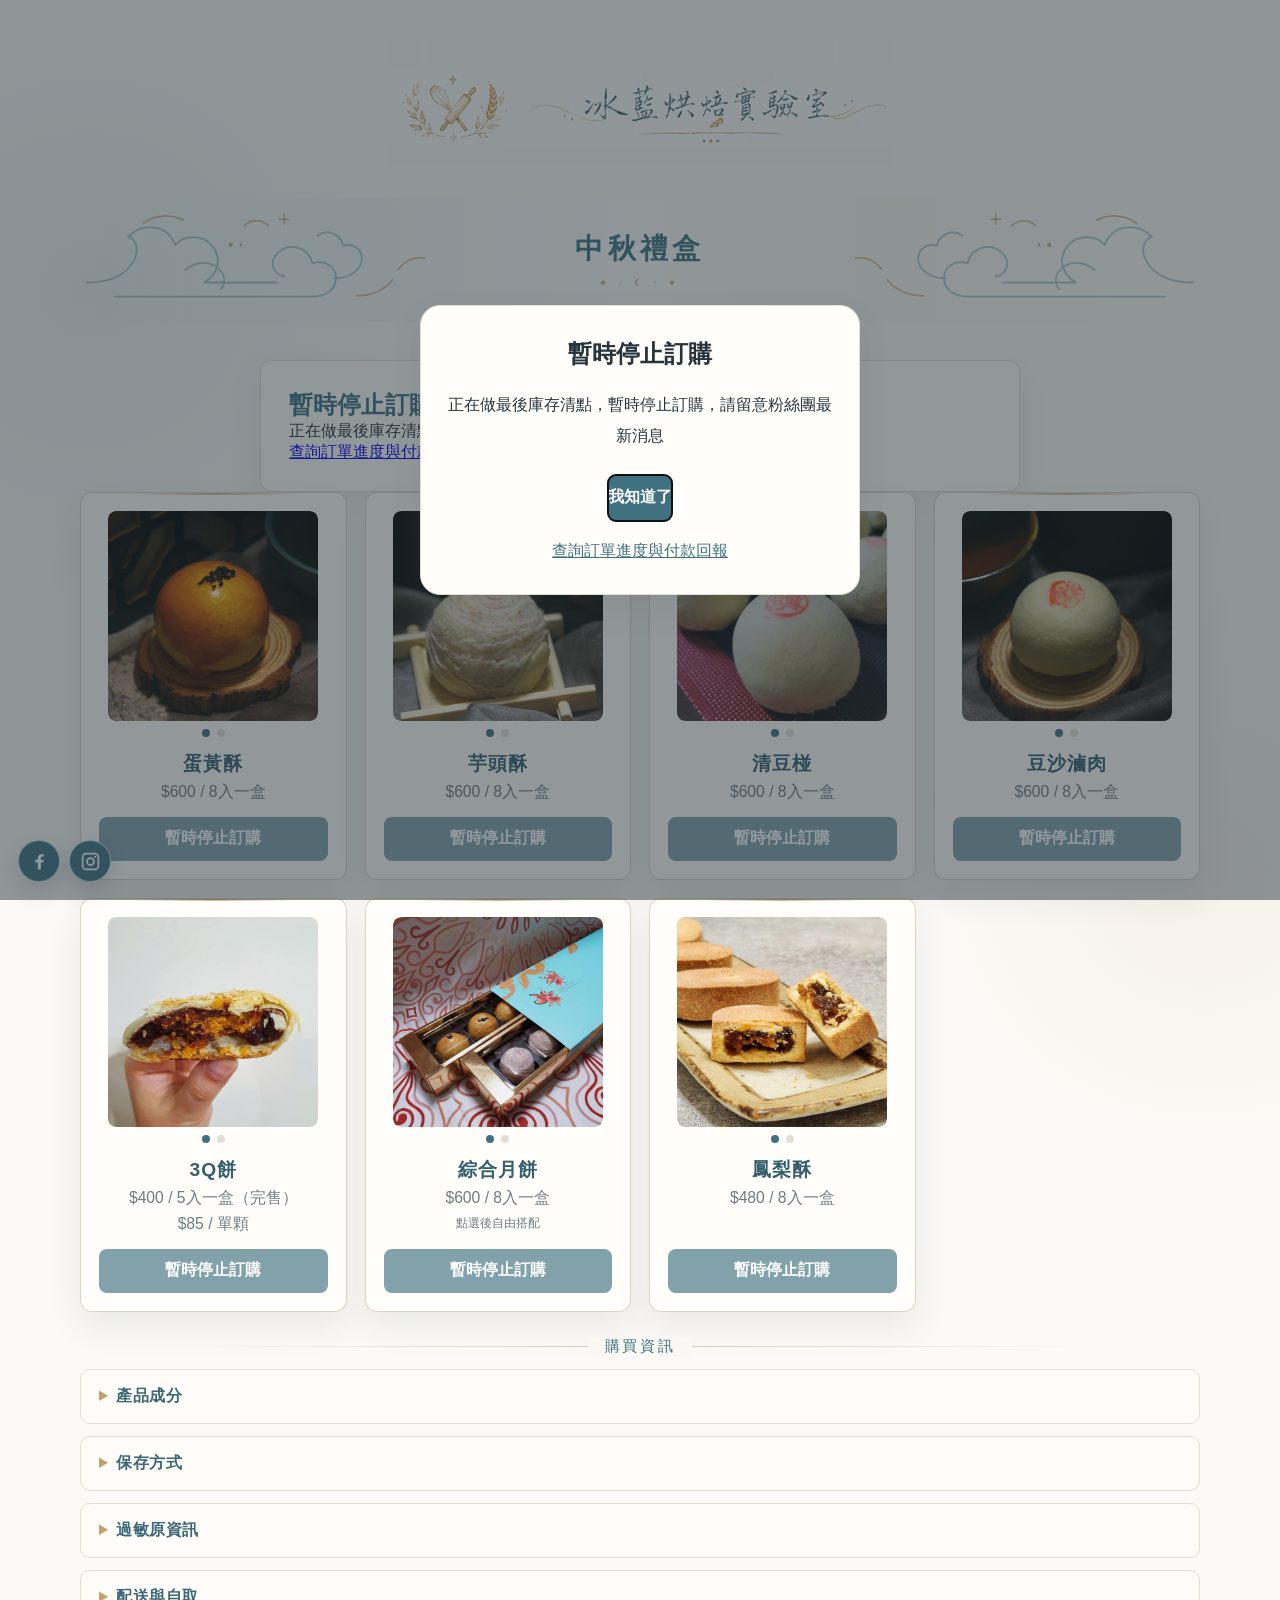
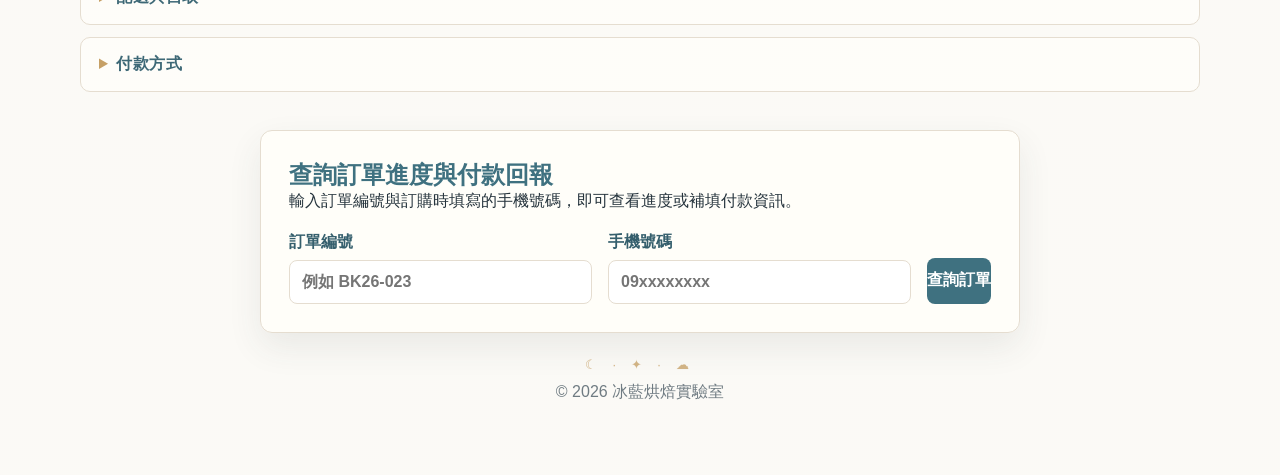
==== commit 6dd0c490: "關閉訂單" ====
--- a/index.html
+++ b/index.html
@@ -4,7 +4,7 @@
     <meta charset="UTF-8">
     <meta name="viewport" content="width=device-width, initial-scale=1.0">
     <title>冰藍烘焙實驗室</title>
-    <link rel="stylesheet" href="css/style.css?v=12">
+    <link rel="stylesheet" href="css/style.css?v=13">
 </head>
 <body>
     <header class="site-header">
@@ -16,7 +16,8 @@
             <h1>中秋禮盒</h1>
         </section>
 
-        <section class="products" aria-label="商品列表">
+        <section class="order-status-card"><h2>暫時停止訂購</h2><p>正在做最後庫存清點，暫時停止訂購，請留意粉絲團最新消息</p><a href="index.html#order-status-title">查詢訂單進度與付款回報</a></section>
+<section class="products" aria-label="商品列表">
             <article class="product-card">
                 <div class="product-gallery" data-carousel>
                     <div class="carousel-track">
@@ -32,7 +33,7 @@
                     <h2>蛋黃酥</h2>
                     <p>$600 / 8入一盒</p>
                 </div>
-                <button class="add-cart-btn" data-name="蛋黃酥" data-price="600" data-unit="8入一盒">加入購物車</button>
+                <button class="add-cart-btn" disabled data-name="蛋黃酥" data-price="600" data-unit="8入一盒">暫時停止訂購</button>
             </article>
 
             <article class="product-card">
@@ -50,7 +51,7 @@
                     <h2>芋頭酥</h2>
                     <p>$600 / 8入一盒</p>
                 </div>
-                <button class="add-cart-btn" data-name="芋頭酥" data-price="600" data-unit="8入一盒">加入購物車</button>
+                <button class="add-cart-btn" disabled data-name="芋頭酥" data-price="600" data-unit="8入一盒">暫時停止訂購</button>
             </article>
 
             <article class="product-card">
@@ -68,7 +69,7 @@
                     <h2>清豆椪</h2>
                     <p>$600 / 8入一盒</p>
                 </div>
-                <button class="add-cart-btn" data-name="清豆椪" data-price="600" data-unit="8入一盒">加入購物車</button>
+                <button class="add-cart-btn" disabled data-name="清豆椪" data-price="600" data-unit="8入一盒">暫時停止訂購</button>
             </article>
 
             <article class="product-card">
@@ -86,7 +87,7 @@
                     <h2>豆沙滷肉</h2>
                     <p>$600 / 8入一盒</p>
                 </div>
-                <button class="add-cart-btn" data-name="豆沙滷肉" data-price="600" data-unit="8入一盒">加入購物車</button>
+                <button class="add-cart-btn" disabled data-name="豆沙滷肉" data-price="600" data-unit="8入一盒">暫時停止訂購</button>
             </article>
 
             <article class="product-card">
@@ -105,7 +106,7 @@
                     <p>$400 / 5入一盒（完售）</p>
                     <p>$85 / 單顆</p>
                 </div>
-                <button class="add-cart-btn" data-name="3Q餅" data-price="400" data-unit="5入一盒" data-variants="3q">加入購物車</button>
+                <button class="add-cart-btn" disabled data-name="3Q餅" data-price="400" data-unit="5入一盒" data-variants="3q">暫時停止訂購</button>
             </article>
 
             <article class="product-card">
@@ -124,7 +125,7 @@
                     <p>$600 / 8入一盒</p>
                     <p class="product-note">點選後自由搭配</p>
                 </div>
-                <button class="add-cart-btn" data-name="綜合月餅" data-price="600" data-unit="8入一盒" data-mix="true">加入購物車</button>
+                <button class="add-cart-btn" disabled data-name="綜合月餅" data-price="600" data-unit="8入一盒" data-mix="true">暫時停止訂購</button>
             </article>
 
             <article class="product-card">
@@ -142,7 +143,7 @@
                     <h2>鳳梨酥</h2>
                     <p>$480 / 8入一盒</p>
                 </div>
-                <button class="add-cart-btn" data-name="鳳梨酥" data-price="480" data-unit="8入一盒">加入購物車</button>
+                <button class="add-cart-btn" disabled data-name="鳳梨酥" data-price="480" data-unit="8入一盒">暫時停止訂購</button>
             </article>
         </section>
 
@@ -267,7 +268,7 @@
         </section>
     </main>
 
-    <aside class="cart-panel" aria-live="polite">
+    <aside hidden class="cart-panel" aria-live="polite">
         <button class="cart-tab" type="button" aria-label="開關購物車">
             <span>購物車</span>
             <strong id="cart-count">0</strong>
@@ -341,7 +342,7 @@
                 <input id="quantity-input" type="number" min="1" value="1" inputmode="numeric">
                 <button id="increase-qty" type="button" aria-label="增加數量">+</button>
             </div>
-            <button id="confirm-add" class="confirm-add" type="button">加入購物車</button>
+            <button id="confirm-add" class="confirm-add" type="button">暫時停止訂購</button>
         </section>
     </div>
 
@@ -362,7 +363,8 @@
         <p>© 2026 冰藍烘焙實驗室</p>
     </footer>
 
-    <script src="js/main.js?v=9"></script>
+    <dialog id="ordering-notice" aria-labelledby="ordering-notice-title" aria-describedby="ordering-notice-message"><h2 id="ordering-notice-title">暫時停止訂購</h2><p id="ordering-notice-message">正在做最後庫存清點，暫時停止訂購，請留意粉絲團最新消息</p><form method="dialog"><button class="submit-button" autofocus>我知道了</button></form><a href="index.html#order-status-title" id="notice-lookup">查詢訂單進度與付款回報</a></dialog><script src="js/ordering-notice.js?v=1"></script>
+<script src="js/main.js?v=10"></script>
     <script src="js/order-status.js?v=2"></script>
 </body>
 </html>
--- a/css/style.css
+++ b/css/style.css
@@ -1232,3 +1232,11 @@
         transform: none;
     }
 }
+
+.cart-panel[hidden] { display: none; }
+.add-cart-btn:disabled { opacity: .65; cursor: not-allowed; }
+#ordering-notice { margin: auto; width: min(440px, calc(100% - 36px)); padding: 32px 26px; border: 1px solid var(--line); border-radius: 20px; background: var(--paper); color: var(--ink); box-shadow: var(--shadow); text-align: center; }
+#ordering-notice::backdrop { background: rgba(38, 52, 61, .5); }
+#ordering-notice h2 { font-size: 24px; }
+#ordering-notice p { margin: 20px 0 24px; line-height: 1.9; }
+#ordering-notice a { display: inline-block; margin-top: 20px; color: var(--accent-dark); }
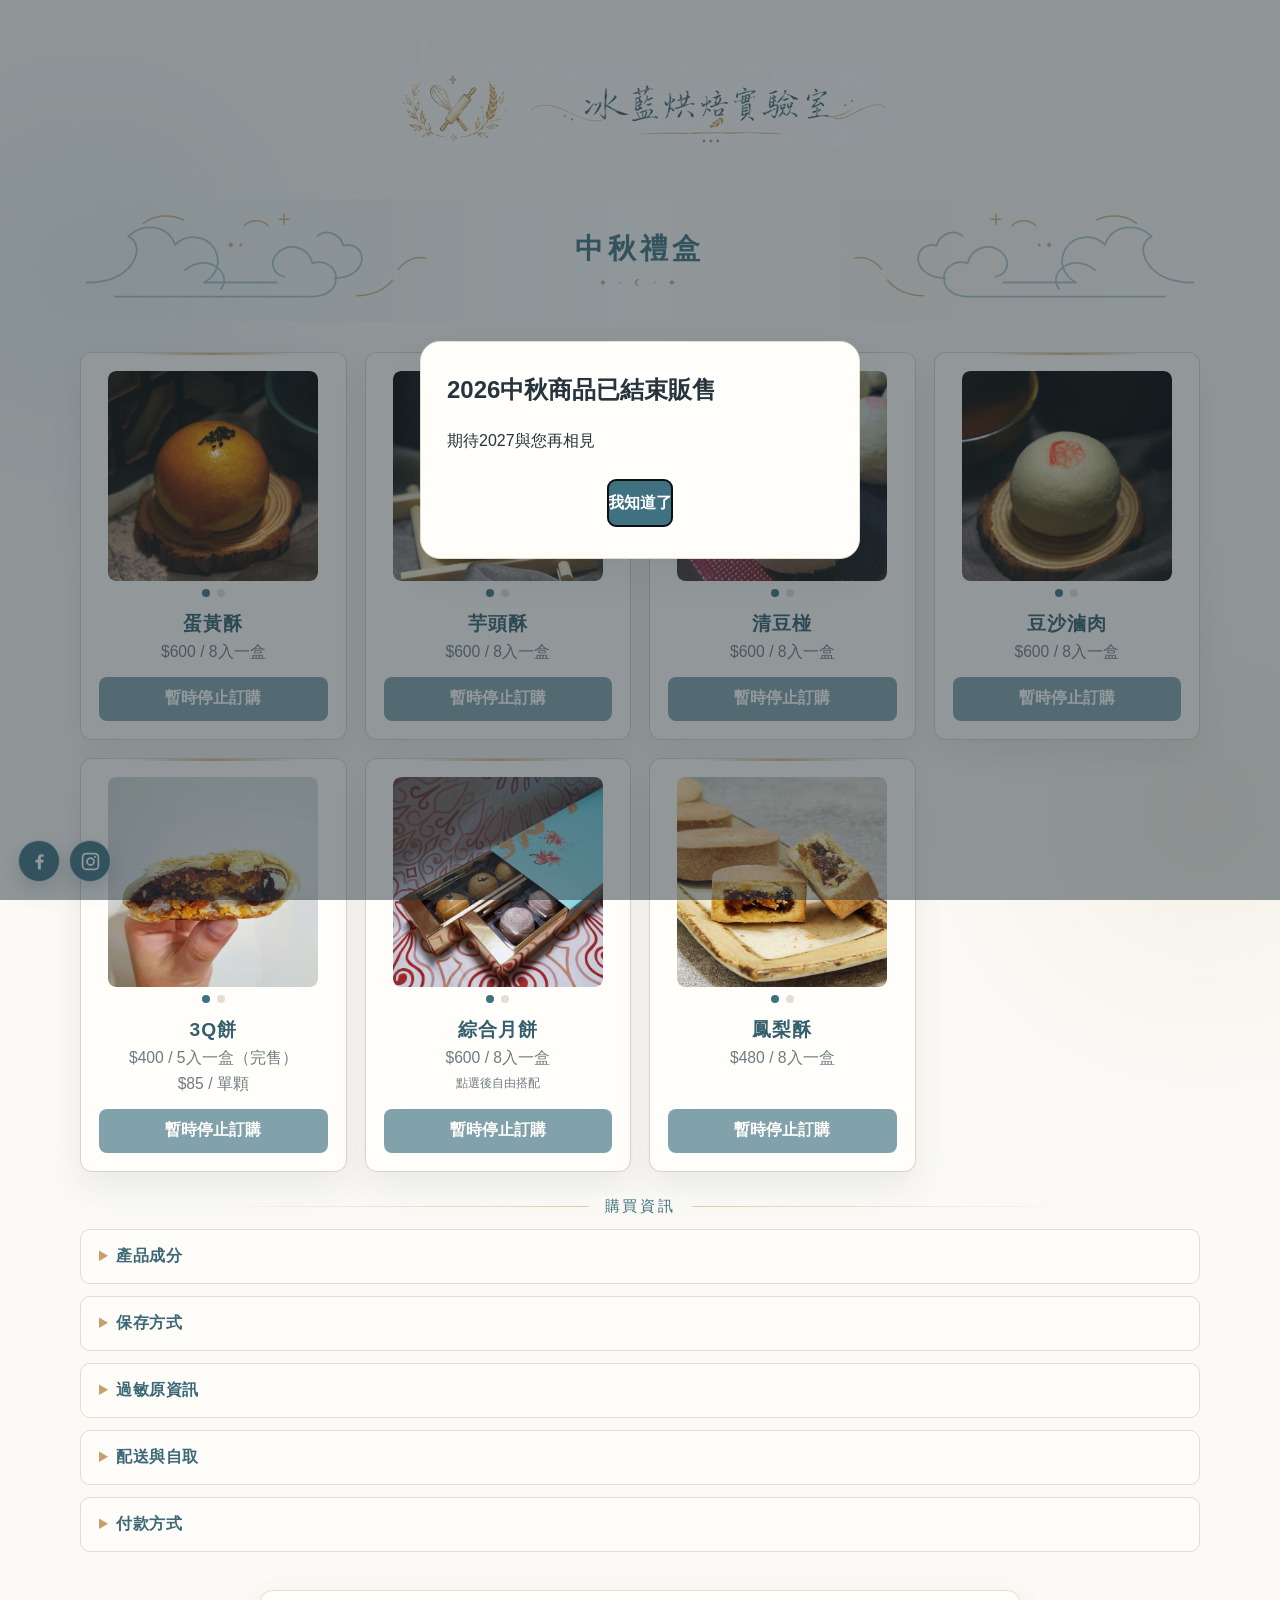
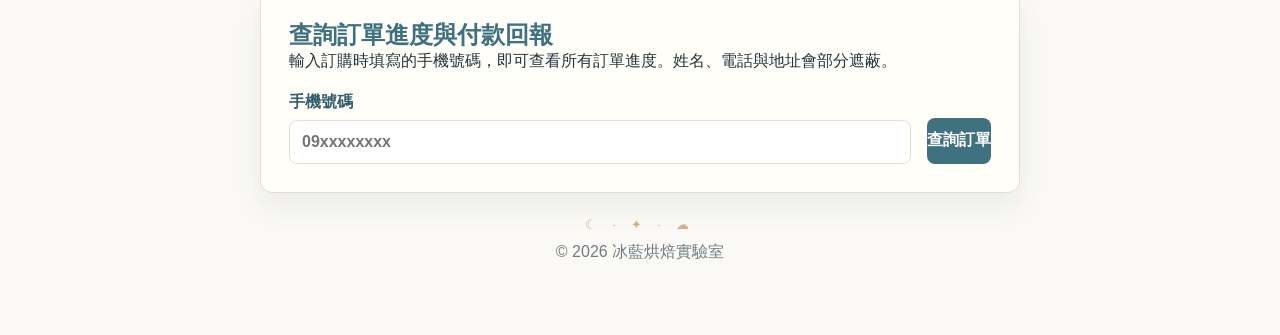
==== commit 4c0991ab: "關閉2026訂單" ====
--- a/index.html
+++ b/index.html
@@ -4,7 +4,7 @@
     <meta charset="UTF-8">
     <meta name="viewport" content="width=device-width, initial-scale=1.0">
     <title>冰藍烘焙實驗室</title>
-    <link rel="stylesheet" href="css/style.css?v=13">
+    <link rel="stylesheet" href="css/style.css?v=14">
 </head>
 <body>
     <header class="site-header">
@@ -16,7 +16,6 @@
             <h1>中秋禮盒</h1>
         </section>
 
-        <section class="order-status-card"><h2>暫時停止訂購</h2><p>正在做最後庫存清點，暫時停止訂購，請留意粉絲團最新消息</p><a href="index.html#order-status-title">查詢訂單進度與付款回報</a></section>
 <section class="products" aria-label="商品列表">
             <article class="product-card">
                 <div class="product-gallery" data-carousel>
@@ -219,12 +218,8 @@
 
         <section class="order-status-card" aria-labelledby="order-status-title">
             <h2 id="order-status-title">查詢訂單進度與付款回報</h2>
-            <p>輸入訂單編號與訂購時填寫的手機號碼，即可查看進度或補填付款資訊。</p>
+            <p>輸入訂購時填寫的手機號碼，即可查看所有訂單進度。姓名、電話與地址會部分遮蔽。</p>
             <form id="order-lookup-form" class="order-lookup-form">
-                <label>
-                    訂單編號
-                    <input id="lookup-order-number" name="orderNumber" placeholder="例如 BK26-023" autocomplete="off" required>
-                </label>
                 <label>
                     手機號碼
                     <input id="lookup-phone" name="phone" type="tel" inputmode="numeric" pattern="09[0-9]{8}" maxlength="10" placeholder="09xxxxxxxx" autocomplete="tel" required>
@@ -234,7 +229,8 @@
             <p id="lookup-status" class="form-status" role="status"></p>
 
             <section id="order-result" class="order-result" hidden aria-live="polite">
-                <h3>訂單進度</h3>
+                <div id="order-list"></div>
+                <h3 id="selected-order-title">選取的訂單進度</h3>
                 <dl>
                     <div><dt>付款狀態</dt><dd id="result-payment-status"></dd></div>
                     <div><dt>出貨狀態</dt><dd id="result-shipping-status"></dd></div>
@@ -363,8 +359,8 @@
         <p>© 2026 冰藍烘焙實驗室</p>
     </footer>
 
-    <dialog id="ordering-notice" aria-labelledby="ordering-notice-title" aria-describedby="ordering-notice-message"><h2 id="ordering-notice-title">暫時停止訂購</h2><p id="ordering-notice-message">正在做最後庫存清點，暫時停止訂購，請留意粉絲團最新消息</p><form method="dialog"><button class="submit-button" autofocus>我知道了</button></form><a href="index.html#order-status-title" id="notice-lookup">查詢訂單進度與付款回報</a></dialog><script src="js/ordering-notice.js?v=1"></script>
+    <dialog id="ordering-notice" aria-labelledby="ordering-notice-title" aria-describedby="ordering-notice-message"><h2 id="ordering-notice-title">2026中秋商品已結束販售</h2><p id="ordering-notice-message">期待2027與您再相見</p><form method="dialog"><button class="submit-button" autofocus>我知道了</button></form></dialog><script src="js/ordering-notice.js?v=2"></script>
 <script src="js/main.js?v=10"></script>
-    <script src="js/order-status.js?v=2"></script>
+    <script src="js/order-status.js?v=3"></script>
 </body>
 </html>
--- a/css/style.css
+++ b/css/style.css
@@ -908,7 +908,7 @@
 }
 
 .order-lookup-form {
-    grid-template-columns: 1fr 1fr auto;
+    grid-template-columns: 1fr auto;
     align-items: end;
 }
 
@@ -1237,6 +1237,8 @@
 .add-cart-btn:disabled { opacity: .65; cursor: not-allowed; }
 #ordering-notice { margin: auto; width: min(440px, calc(100% - 36px)); padding: 32px 26px; border: 1px solid var(--line); border-radius: 20px; background: var(--paper); color: var(--ink); box-shadow: var(--shadow); text-align: center; }
 #ordering-notice::backdrop { background: rgba(38, 52, 61, .5); }
-#ordering-notice h2 { font-size: 24px; }
-#ordering-notice p { margin: 20px 0 24px; line-height: 1.9; }
+#ordering-notice h2 { font-size: 24px; text-align: left; }
+#ordering-notice p { margin: 20px 0 24px; line-height: 1.9; text-align: left; }
 #ordering-notice a { display: inline-block; margin-top: 20px; color: var(--accent-dark); }
+.lookup-order-card { margin-bottom: 24px; padding: 20px; border: 1px solid var(--line); border-radius: 14px; }
+.lookup-order-card dd { overflow-wrap: anywhere; }
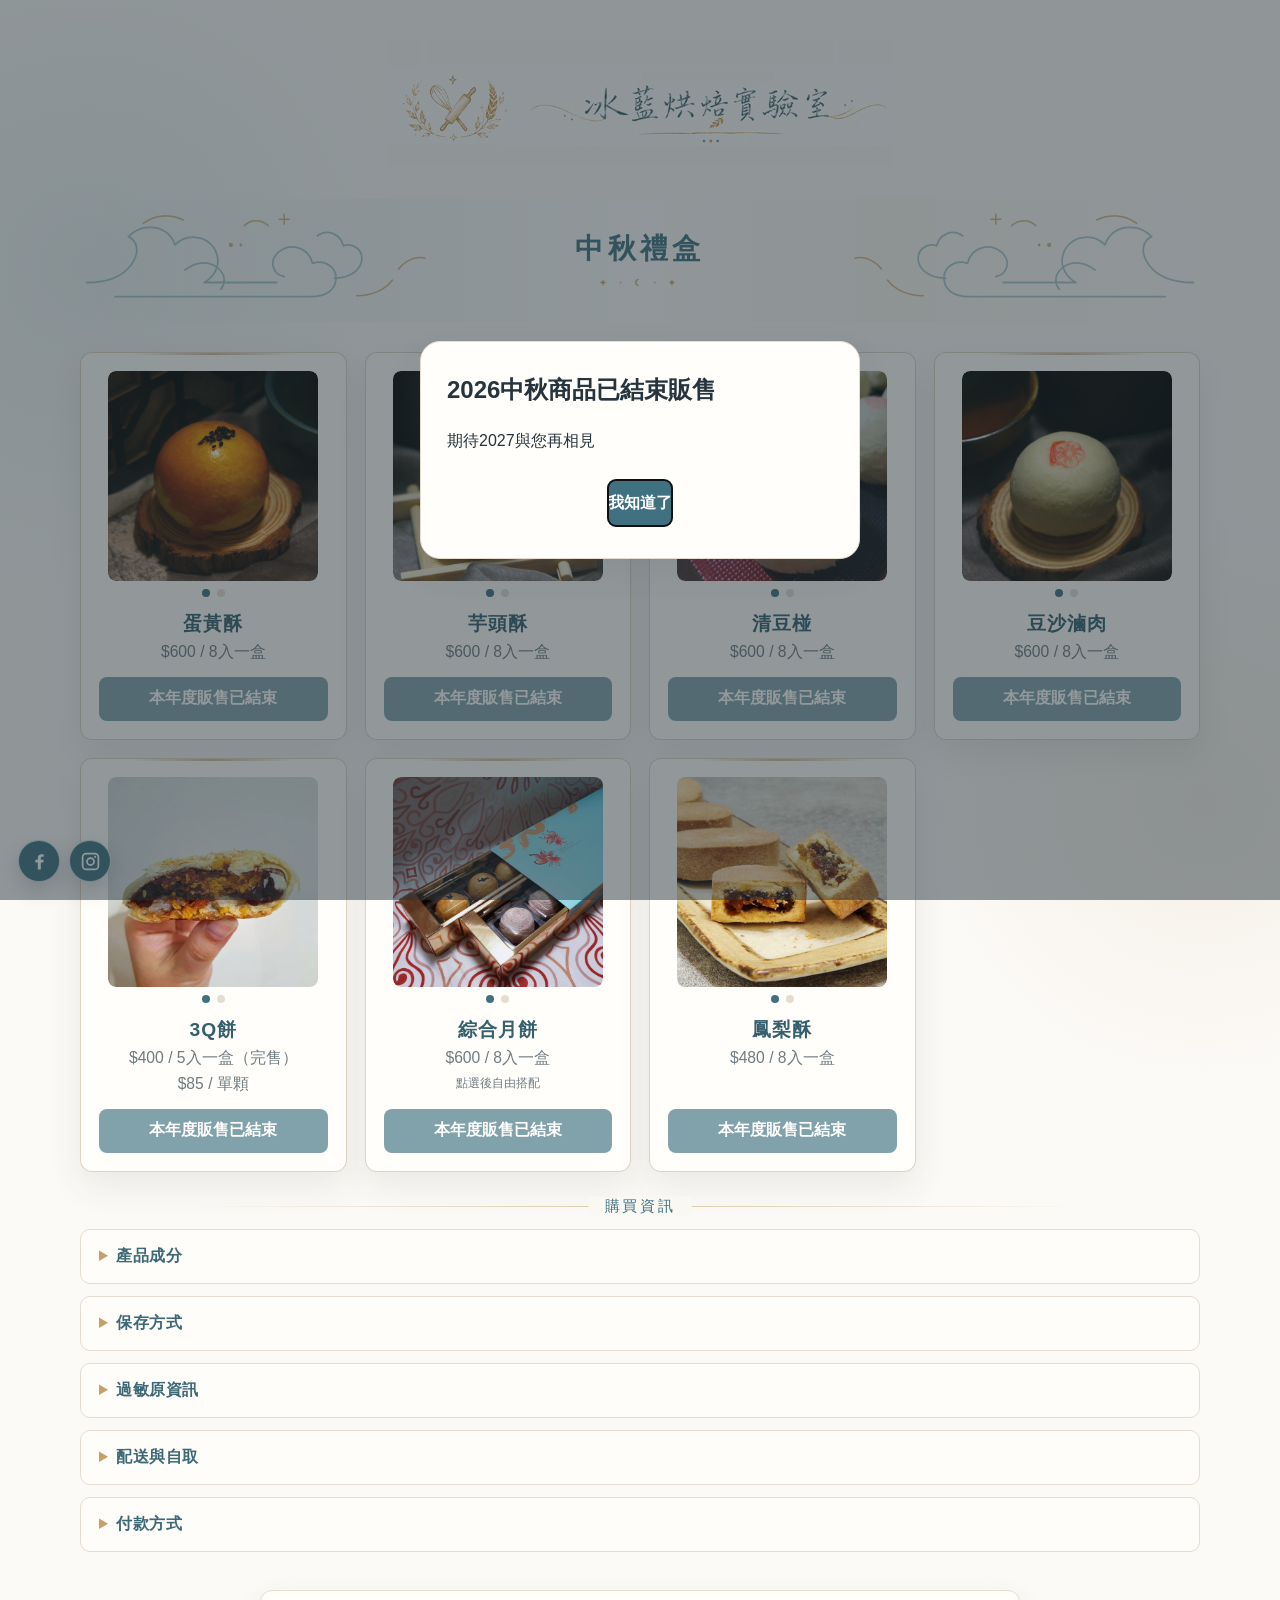
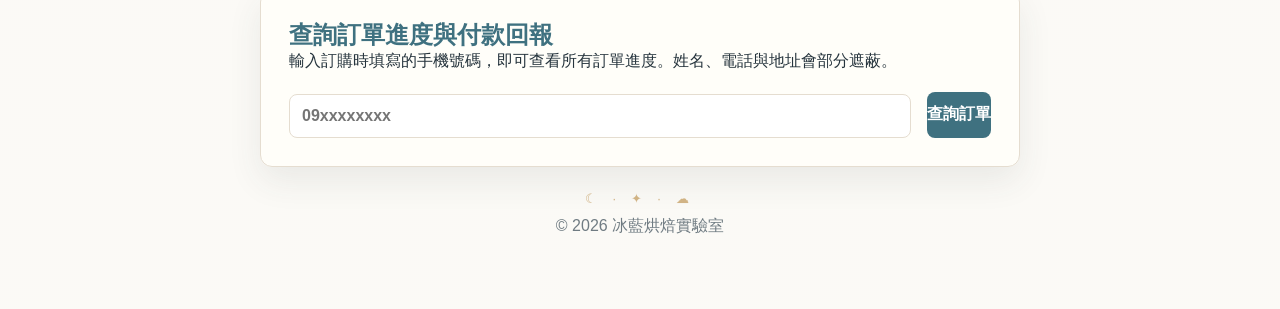
==== commit fad207a1: "2027升級" ====
--- a/index.html
+++ b/index.html
@@ -32,7 +32,7 @@
                     <h2>蛋黃酥</h2>
                     <p>$600 / 8入一盒</p>
                 </div>
-                <button class="add-cart-btn" disabled data-name="蛋黃酥" data-price="600" data-unit="8入一盒">暫時停止訂購</button>
+                <button class="add-cart-btn" disabled data-name="蛋黃酥" data-price="600" data-unit="8入一盒">本年度販售已結束</button>
             </article>
 
             <article class="product-card">
@@ -50,7 +50,7 @@
                     <h2>芋頭酥</h2>
                     <p>$600 / 8入一盒</p>
                 </div>
-                <button class="add-cart-btn" disabled data-name="芋頭酥" data-price="600" data-unit="8入一盒">暫時停止訂購</button>
+                <button class="add-cart-btn" disabled data-name="芋頭酥" data-price="600" data-unit="8入一盒">本年度販售已結束</button>
             </article>
 
             <article class="product-card">
@@ -68,7 +68,7 @@
                     <h2>清豆椪</h2>
                     <p>$600 / 8入一盒</p>
                 </div>
-                <button class="add-cart-btn" disabled data-name="清豆椪" data-price="600" data-unit="8入一盒">暫時停止訂購</button>
+                <button class="add-cart-btn" disabled data-name="清豆椪" data-price="600" data-unit="8入一盒">本年度販售已結束</button>
             </article>
 
             <article class="product-card">
@@ -86,7 +86,7 @@
                     <h2>豆沙滷肉</h2>
                     <p>$600 / 8入一盒</p>
                 </div>
-                <button class="add-cart-btn" disabled data-name="豆沙滷肉" data-price="600" data-unit="8入一盒">暫時停止訂購</button>
+                <button class="add-cart-btn" disabled data-name="豆沙滷肉" data-price="600" data-unit="8入一盒">本年度販售已結束</button>
             </article>
 
             <article class="product-card">
@@ -105,7 +105,7 @@
                     <p>$400 / 5入一盒（完售）</p>
                     <p>$85 / 單顆</p>
                 </div>
-                <button class="add-cart-btn" disabled data-name="3Q餅" data-price="400" data-unit="5入一盒" data-variants="3q">暫時停止訂購</button>
+                <button class="add-cart-btn" disabled data-name="3Q餅" data-price="400" data-unit="5入一盒" data-variants="3q">本年度販售已結束</button>
             </article>
 
             <article class="product-card">
@@ -124,7 +124,7 @@
                     <p>$600 / 8入一盒</p>
                     <p class="product-note">點選後自由搭配</p>
                 </div>
-                <button class="add-cart-btn" disabled data-name="綜合月餅" data-price="600" data-unit="8入一盒" data-mix="true">暫時停止訂購</button>
+                <button class="add-cart-btn" disabled data-name="綜合月餅" data-price="600" data-unit="8入一盒" data-mix="true">本年度販售已結束</button>
             </article>
 
             <article class="product-card">
@@ -142,7 +142,7 @@
                     <h2>鳳梨酥</h2>
                     <p>$480 / 8入一盒</p>
                 </div>
-                <button class="add-cart-btn" disabled data-name="鳳梨酥" data-price="480" data-unit="8入一盒">暫時停止訂購</button>
+                <button class="add-cart-btn" disabled data-name="鳳梨酥" data-price="480" data-unit="8入一盒">本年度販售已結束</button>
             </article>
         </section>
 
@@ -165,10 +165,6 @@
                     <section>
                         <h3>豆沙滷肉 <span class="meat-label">葷食</span></h3>
                         <p>麵粉、糖粉、發酵奶油、無水奶油、水、綠豆沙、豬肉、自製油蔥酥、白芝麻、白胡椒、醬油、糖。</p>
-                    </section>
-                    <section>
-                        <h3>3Q餅 <span class="meat-label">葷食</span></h3>
-                        <p>麵粉、糖粉、發酵奶油、無水奶油、水、烏豆沙、麻糬、肉脯、鹹蛋黃、白芝麻。</p>
                     </section>
                     <section>
                         <h3>鳳梨酥 <span>奶蛋素</span></h3>
@@ -221,8 +217,7 @@
             <p>輸入訂購時填寫的手機號碼，即可查看所有訂單進度。姓名、電話與地址會部分遮蔽。</p>
             <form id="order-lookup-form" class="order-lookup-form">
                 <label>
-                    手機號碼
-                    <input id="lookup-phone" name="phone" type="tel" inputmode="numeric" pattern="09[0-9]{8}" maxlength="10" placeholder="09xxxxxxxx" autocomplete="tel" required>
+                    <input id="lookup-phone" name="phone" type="tel" inputmode="numeric" pattern="09[0-9]{8}" maxlength="10" placeholder="09xxxxxxxx" autocomplete="tel" aria-label="手機號碼" required>
                 </label>
                 <button id="lookup-button" class="submit-button" type="submit">查詢訂單</button>
             </form>
@@ -338,7 +333,7 @@
                 <input id="quantity-input" type="number" min="1" value="1" inputmode="numeric">
                 <button id="increase-qty" type="button" aria-label="增加數量">+</button>
             </div>
-            <button id="confirm-add" class="confirm-add" type="button">暫時停止訂購</button>
+            <button id="confirm-add" class="confirm-add" type="button">本年度販售已結束</button>
         </section>
     </div>
 
